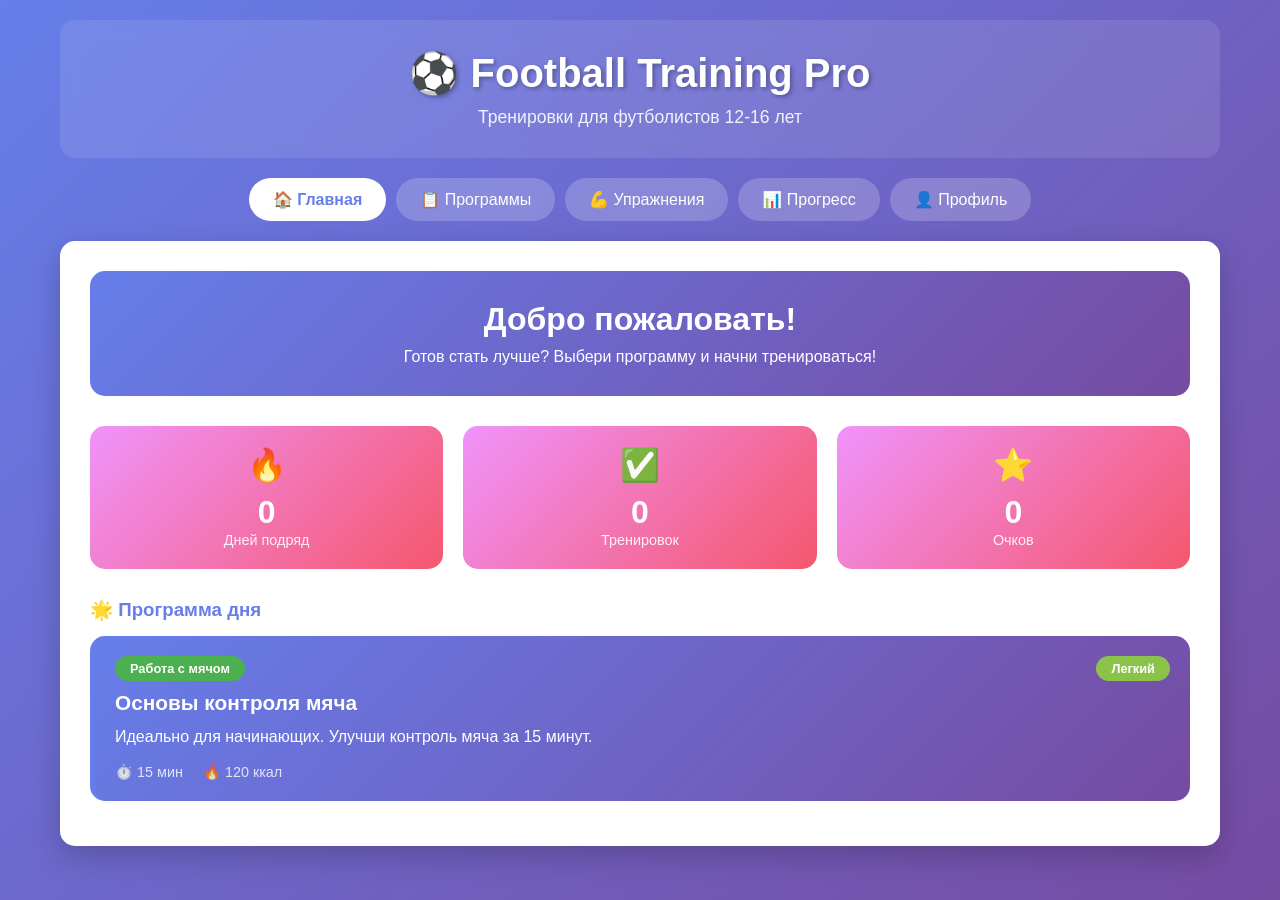
==== index.html @ b3a9b246 "### Football Training Pro - Teen Athlete Fitness App **Key features implemented:** - New .gitignore " ====
<!DOCTYPE html>
<html lang="ru">
<head>
    <meta charset="UTF-8">
    <meta name="viewport" content="width=device-width, initial-scale=1.0">
    <title>Football Training Pro - Для подростков 12-16 лет</title>
    <link rel="stylesheet" href="styles.css">
</head>
<body>
    <div class="app-container">
        <!-- Header -->
        <header class="header">
            <h1>⚽ Football Training Pro</h1>
            <p class="subtitle">Тренировки для футболистов 12-16 лет</p>
        </header>

        <!-- Navigation -->
        <nav class="navigation">
            <button class="nav-btn active" data-section="home">🏠 Главная</button>
            <button class="nav-btn" data-section="programs">📋 Программы</button>
            <button class="nav-btn" data-section="exercises">💪 Упражнения</button>
            <button class="nav-btn" data-section="progress">📊 Прогресс</button>
            <button class="nav-btn" data-section="profile">👤 Профиль</button>
        </nav>

        <!-- Main Content Area -->
        <main class="content">
            <!-- Home Section -->
            <section id="home" class="section active">
                <div class="welcome-card">
                    <h2>Добро пожаловать!</h2>
                    <p>Готов стать лучше? Выбери программу и начни тренироваться!</p>
                </div>
                
                <div class="quick-stats">
                    <div class="stat-card">
                        <span class="stat-icon">🔥</span>
                        <span class="stat-value" id="streak-days">0</span>
                        <span class="stat-label">Дней подряд</span>
                    </div>
                    <div class="stat-card">
                        <span class="stat-icon">✅</span>
                        <span class="stat-value" id="completed-workouts">0</span>
                        <span class="stat-label">Тренировок</span>
                    </div>
                    <div class="stat-card">
                        <span class="stat-icon">⭐</span>
                        <span class="stat-value" id="total-points">0</span>
                        <span class="stat-label">Очков</span>
                    </div>
                </div>

                <div class="featured-program">
                    <h3>🌟 Программа дня</h3>
                    <div class="program-card featured" data-program-id="1">
                        <div class="program-header">
                            <span class="program-type ball-work">Работа с мячом</span>
                            <span class="program-difficulty easy">Легкий</span>
                        </div>
                        <h4>Основы контроля мяча</h4>
                        <p>Идеально для начинающих. Улучши контроль мяча за 15 минут.</p>
                        <div class="program-meta">
                            <span>⏱️ 15 мин</span>
                            <span>🔥 120 ккал</span>
                        </div>
                    </div>
                </div>
            </section>

            <!-- Programs Section -->
            <section id="programs" class="section">
                <h2>📋 Программы тренировок</h2>
                
                <div class="filter-buttons">
                    <button class="filter-btn active" data-filter="all">Все</button>
                    <button class="filter-btn" data-filter="ball">С мячом</button>
                    <button class="filter-btn" data-filter="cardio">Кардио</button>
                    <button class="filter-btn" data-filter="core">Корпус</button>
                </div>

                <div class="programs-grid" id="programs-list">
                    <!-- Programs will be loaded here -->
                </div>
            </section>

            <!-- Exercises Section -->
            <section id="exercises" class="section">
                <h2>💪 Библиотека упражнений</h2>
                
                <div class="search-bar">
                    <input type="text" id="exercise-search" placeholder="🔍 Поиск упражнений...">
                </div>

                <div class="exercises-grid" id="exercises-list">
                    <!-- Exercises will be loaded here -->
                </div>
            </section>

            <!-- Progress Section -->
            <section id="progress" class="section">
                <h2>📊 Твой прогресс</h2>
                
                <div class="progress-overview">
                    <div class="progress-card">
                        <h3>Эта неделя</h3>
                        <div class="week-chart" id="week-chart">
                            <!-- Chart will be rendered here -->
                        </div>
                    </div>
                    
                    <div class="progress-card">
                        <h3>Достижения</h3>
                        <div class="achievements" id="achievements-list">
                            <!-- Achievements will be loaded here -->
                        </div>
                    </div>
                </div>

                <div class="training-history">
                    <h3>История тренировок</h3>
                    <div id="history-list">
                        <!-- History will be loaded here -->
                    </div>
                </div>
            </section>

            <!-- Profile Section -->
            <section id="profile" class="section">
                <h2>👤 Профиль атлета</h2>
                
                <div class="profile-form">
                    <div class="form-group">
                        <label for="athlete-name">Имя:</label>
                        <input type="text" id="athlete-name" placeholder="Введите ваше имя">
                    </div>
                    
                    <div class="form-group">
                        <label for="athlete-age">Возраст:</label>
                        <select id="athlete-age">
                            <option value="">Выберите возраст</option>
                            <option value="12">12 лет</option>
                            <option value="13">13 лет</option>
                            <option value="14">14 лет</option>
                            <option value="15">15 лет</option>
                            <option value="16">16 лет</option>
                        </select>
                    </div>
                    
                    <div class="form-group">
                        <label for="athlete-level">Уровень подготовки:</label>
                        <select id="athlete-level">
                            <option value="beginner">Начинающий</option>
                            <option value="intermediate">Средний</option>
                            <option value="advanced">Продвинутый</option>
                        </select>
                    </div>
                    
                    <div class="form-group">
                        <label for="athlete-position">Позиция на поле:</label>
                        <select id="athlete-position">
                            <option value="forward">Нападающий</option>
                            <option value="midfielder">Полузащитник</option>
                            <option value="defender">Защитник</option>
                            <option value="goalkeeper">Вратарь</option>
                            <option value="all">Универсал</option>
                        </select>
                    </div>
                    
                    <div class="form-group">
                        <label for="training-goal">Цель тренировок:</label>
                        <select id="training-goal">
                            <option value="skill">Улучшение техники</option>
                            <option value="fitness">Физическая форма</option>
                            <option value="strength">Сила и мощь</option>
                            <option value="speed">Скорость</option>
                            <option value="all">Всё вместе</option>
                        </select>
                    </div>
                    
                    <button class="save-btn" id="save-profile">Сохранить профиль</button>
                </div>

                <div class="profile-stats">
                    <h3>Статистика</h3>
                    <div class="stats-grid">
                        <div class="stat-item">
                            <span class="stat-label">Всего тренировок:</span>
                            <span class="stat-value" id="profile-total-workouts">0</span>
                        </div>
                        <div class="stat-item">
                            <span class="stat-label">Общее время:</span>
                            <span class="stat-value" id="profile-total-time">0 ч</span>
                        </div>
                        <div class="stat-item">
                            <span class="stat-label">Текущая серия:</span>
                            <span class="stat-value" id="profile-streak">0 дней</span>
                        </div>
                        <div class="stat-item">
                            <span class="stat-label">Лучшая серия:</span>
                            <span class="stat-value" id="profile-best-streak">0 дней</span>
                        </div>
                    </div>
                </div>
            </section>
        </main>

        <!-- Workout Modal -->
        <div class="modal" id="workout-modal">
            <div class="modal-content">
                <button class="close-modal" id="close-workout">&times;</button>
                <div id="workout-details">
                    <!-- Workout details will be loaded here -->
                </div>
            </div>
        </div>

        <!-- Exercise Detail Modal -->
        <div class="modal" id="exercise-modal">
            <div class="modal-content">
                <button class="close-modal" id="close-exercise">&times;</button>
                <div id="exercise-details">
                    <!-- Exercise details will be loaded here -->
                </div>
            </div>
        </div>
    </div>

    <script src="data.js"></script>
    <script src="app.js"></script>
</body>
</html>
---- styles.css ----
/* Global Styles */
* {
    margin: 0;
    padding: 0;
    box-sizing: border-box;
}

body {
    font-family: 'Segoe UI', Tahoma, Geneva, Verdana, sans-serif;
    background: linear-gradient(135deg, #667eea 0%, #764ba2 100%);
    min-height: 100vh;
    color: #333;
}

.app-container {
    max-width: 1200px;
    margin: 0 auto;
    padding: 20px;
}

/* Header */
.header {
    text-align: center;
    color: white;
    padding: 30px 20px;
    background: rgba(255, 255, 255, 0.1);
    border-radius: 15px;
    margin-bottom: 20px;
    backdrop-filter: blur(10px);
}

.header h1 {
    font-size: 2.5rem;
    margin-bottom: 10px;
    text-shadow: 2px 2px 4px rgba(0, 0, 0, 0.3);
}

.subtitle {
    font-size: 1.1rem;
    opacity: 0.9;
}

/* Navigation */
.navigation {
    display: flex;
    gap: 10px;
    margin-bottom: 20px;
    flex-wrap: wrap;
    justify-content: center;
}

.nav-btn {
    padding: 12px 24px;
    border: none;
    border-radius: 25px;
    background: rgba(255, 255, 255, 0.2);
    color: white;
    cursor: pointer;
    transition: all 0.3s ease;
    font-size: 1rem;
    backdrop-filter: blur(5px);
}

.nav-btn:hover {
    background: rgba(255, 255, 255, 0.3);
    transform: translateY(-2px);
}

.nav-btn.active {
    background: white;
    color: #667eea;
    font-weight: bold;
}

/* Content Sections */
.content {
    background: white;
    border-radius: 15px;
    padding: 30px;
    min-height: 500px;
    box-shadow: 0 10px 30px rgba(0, 0, 0, 0.2);
}

.section {
    display: none;
}

.section.active {
    display: block;
    animation: fadeIn 0.3s ease;
}

@keyframes fadeIn {
    from {
        opacity: 0;
        transform: translateY(10px);
    }
    to {
        opacity: 1;
        transform: translateY(0);
    }
}

/* Welcome Card */
.welcome-card {
    background: linear-gradient(135deg, #667eea 0%, #764ba2 100%);
    color: white;
    padding: 30px;
    border-radius: 15px;
    text-align: center;
    margin-bottom: 30px;
}

.welcome-card h2 {
    font-size: 2rem;
    margin-bottom: 10px;
}

/* Quick Stats */
.quick-stats {
    display: grid;
    grid-template-columns: repeat(auto-fit, minmax(150px, 1fr));
    gap: 20px;
    margin-bottom: 30px;
}

.stat-card {
    background: linear-gradient(135deg, #f093fb 0%, #f5576c 100%);
    color: white;
    padding: 20px;
    border-radius: 15px;
    text-align: center;
    transition: transform 0.3s ease;
}

.stat-card:hover {
    transform: translateY(-5px);
}

.stat-icon {
    font-size: 2rem;
    display: block;
    margin-bottom: 10px;
}

.stat-value {
    font-size: 2rem;
    font-weight: bold;
    display: block;
}

.stat-label {
    font-size: 0.9rem;
    opacity: 0.9;
}

/* Featured Program */
.featured-program {
    margin-top: 30px;
}

.featured-program h3 {
    margin-bottom: 15px;
    color: #667eea;
}

.program-card {
    background: #f8f9fa;
    border-radius: 15px;
    padding: 20px;
    margin-bottom: 15px;
    cursor: pointer;
    transition: all 0.3s ease;
    border-left: 5px solid #667eea;
}

.program-card:hover {
    transform: translateX(5px);
    box-shadow: 0 5px 15px rgba(0, 0, 0, 0.1);
}

.program-card.featured {
    background: linear-gradient(135deg, #667eea 0%, #764ba2 100%);
    color: white;
}

.program-header {
    display: flex;
    justify-content: space-between;
    margin-bottom: 10px;
}

.program-type {
    padding: 5px 15px;
    border-radius: 20px;
    font-size: 0.8rem;
    font-weight: bold;
}

.program-type.ball-work {
    background: #4CAF50;
    color: white;
}

.program-type.cardio {
    background: #FF5722;
    color: white;
}

.program-type.core {
    background: #2196F3;
    color: white;
}

.program-difficulty {
    padding: 5px 15px;
    border-radius: 20px;
    font-size: 0.8rem;
    font-weight: bold;
}

.program-difficulty.easy {
    background: #8BC34A;
    color: white;
}

.program-difficulty.medium {
    background: #FFC107;
    color: white;
}

.program-difficulty.hard {
    background: #F44336;
    color: white;
}

.program-card h4 {
    font-size: 1.3rem;
    margin-bottom: 10px;
}

.program-card p {
    margin-bottom: 15px;
    line-height: 1.5;
}

.program-meta {
    display: flex;
    gap: 20px;
    font-size: 0.9rem;
    opacity: 0.8;
}

/* Programs Grid */
.programs-grid {
    display: grid;
    grid-template-columns: repeat(auto-fill, minmax(300px, 1fr));
    gap: 20px;
    margin-top: 20px;
}

.filter-buttons {
    display: flex;
    gap: 10px;
    margin-bottom: 20px;
    flex-wrap: wrap;
}

.filter-btn {
    padding: 8px 20px;
    border: 2px solid #667eea;
    border-radius: 20px;
    background: transparent;
    color: #667eea;
    cursor: pointer;
    transition: all 0.3s ease;
}

.filter-btn:hover {
    background: #667eea;
    color: white;
}

.filter-btn.active {
    background: #667eea;
    color: white;
}

/* Exercises Grid */
.search-bar {
    margin-bottom: 20px;
}

.search-bar input {
    width: 100%;
    padding: 15px;
    border: 2px solid #ddd;
    border-radius: 10px;
    font-size: 1rem;
    transition: border-color 0.3s ease;
}

.search-bar input:focus {
    outline: none;
    border-color: #667eea;
}

.exercises-grid {
    display: grid;
    grid-template-columns: repeat(auto-fill, minmax(250px, 1fr));
    gap: 20px;
}

.exercise-card {
    background: #f8f9fa;
    border-radius: 15px;
    padding: 20px;
    cursor: pointer;
    transition: all 0.3s ease;
    text-align: center;
}

.exercise-card:hover {
    transform: translateY(-5px);
    box-shadow: 0 10px 20px rgba(0, 0, 0, 0.1);
}

.exercise-icon {
    font-size: 3rem;
    margin-bottom: 15px;
}

.exercise-card h4 {
    margin-bottom: 10px;
    color: #333;
}

.exercise-card p {
    font-size: 0.9rem;
    color: #666;
    margin-bottom: 10px;
}

.exercise-meta {
    display: flex;
    justify-content: center;
    gap: 15px;
    font-size: 0.8rem;
    color: #888;
}

/* Progress Section */
.progress-overview {
    display: grid;
    grid-template-columns: repeat(auto-fit, minmax(300px, 1fr));
    gap: 20px;
    margin-bottom: 30px;
}

.progress-card {
    background: #f8f9fa;
    border-radius: 15px;
    padding: 20px;
}

.progress-card h3 {
    margin-bottom: 15px;
    color: #667eea;
}

.week-chart {
    display: flex;
    justify-content: space-around;
    align-items: flex-end;
    height: 200px;
    padding: 20px 0;
}

.chart-bar {
    display: flex;
    flex-direction: column;
    align-items: center;
    gap: 5px;
}

.bar {
    width: 40px;
    background: linear-gradient(to top, #667eea, #764ba2);
    border-radius: 5px 5px 0 0;
    transition: height 0.3s ease;
}

.bar-label {
    font-size: 0.8rem;
    color: #666;
}

/* Achievements */
.achievements {
    display: grid;
    grid-template-columns: repeat(auto-fill, minmax(120px, 1fr));
    gap: 15px;
}

.achievement-badge {
    background: white;
    border-radius: 10px;
    padding: 15px;
    text-align: center;
    box-shadow: 0 2px 10px rgba(0, 0, 0, 0.1);
}

.achievement-icon {
    font-size: 2rem;
    margin-bottom: 5px;
}

.achievement-name {
    font-size: 0.8rem;
    color: #666;
}

.achievement-badge.locked {
    opacity: 0.5;
    filter: grayscale(100%);
}

/* Training History */
.training-history {
    margin-top: 30px;
}

.training-history h3 {
    margin-bottom: 15px;
    color: #667eea;
}

#history-list {
    display: flex;
    flex-direction: column;
    gap: 10px;
}

.history-item {
    background: #f8f9fa;
    padding: 15px;
    border-radius: 10px;
    display: flex;
    justify-content: space-between;
    align-items: center;
}

.history-date {
    font-weight: bold;
    color: #667eea;
}

.history-workout {
    color: #333;
}

.history-points {
    background: #667eea;
    color: white;
    padding: 5px 15px;
    border-radius: 20px;
    font-size: 0.9rem;
}

/* Profile Section */
.profile-form {
    background: #f8f9fa;
    padding: 30px;
    border-radius: 15px;
    margin-bottom: 30px;
}

.form-group {
    margin-bottom: 20px;
}

.form-group label {
    display: block;
    margin-bottom: 8px;
    font-weight: bold;
    color: #333;
}

.form-group input,
.form-group select {
    width: 100%;
    padding: 12px;
    border: 2px solid #ddd;
    border-radius: 10px;
    font-size: 1rem;
    transition: border-color 0.3s ease;
}

.form-group input:focus,
.form-group select:focus {
    outline: none;
    border-color: #667eea;
}

.save-btn {
    background: linear-gradient(135deg, #667eea 0%, #764ba2 100%);
    color: white;
    padding: 15px 40px;
    border: none;
    border-radius: 25px;
    font-size: 1.1rem;
    cursor: pointer;
    transition: all 0.3s ease;
    width: 100%;
}

.save-btn:hover {
    transform: translateY(-2px);
    box-shadow: 0 5px 15px rgba(0, 0, 0, 0.2);
}

.profile-stats {
    background: #f8f9fa;
    padding: 30px;
    border-radius: 15px;
}

.profile-stats h3 {
    margin-bottom: 20px;
    color: #667eea;
}

.stats-grid {
    display: grid;
    grid-template-columns: repeat(auto-fit, minmax(200px, 1fr));
    gap: 20px;
}

.stat-item {
    background: white;
    padding: 20px;
    border-radius: 10px;
    text-align: center;
    box-shadow: 0 2px 10px rgba(0, 0, 0, 0.1);
}

.stat-item .stat-label {
    display: block;
    margin-bottom: 10px;
    color: #666;
    font-size: 0.9rem;
}

.stat-item .stat-value {
    display: block;
    font-size: 1.5rem;
    font-weight: bold;
    color: #667eea;
}

/* Modal */
.modal {
    display: none;
    position: fixed;
    z-index: 1000;
    left: 0;
    top: 0;
    width: 100%;
    height: 100%;
    background: rgba(0, 0, 0, 0.7);
    backdrop-filter: blur(5px);
}

.modal.active {
    display: flex;
    justify-content: center;
    align-items: center;
    animation: modalFadeIn 0.3s ease;
}

@keyframes modalFadeIn {
    from {
        opacity: 0;
    }
    to {
        opacity: 1;
    }
}

.modal-content {
    background: white;
    border-radius: 15px;
    padding: 30px;
    max-width: 600px;
    width: 90%;
    max-height: 80vh;
    overflow-y: auto;
    position: relative;
    animation: slideDown 0.3s ease;
}

@keyframes slideDown {
    from {
        transform: translateY(-50px);
        opacity: 0;
    }
    to {
        transform: translateY(0);
        opacity: 1;
    }
}

.close-modal {
    position: absolute;
    top: 15px;
    right: 15px;
    background: none;
    border: none;
    font-size: 2rem;
    cursor: pointer;
    color: #666;
    transition: color 0.3s ease;
}

.close-modal:hover {
    color: #F44336;
}

/* Workout Details */
.workout-header {
    text-align: center;
    margin-bottom: 30px;
}

.workout-title {
    font-size: 1.8rem;
    color: #667eea;
    margin-bottom: 10px;
}

.workout-info {
    display: flex;
    justify-content: center;
    gap: 20px;
    margin-bottom: 20px;
    flex-wrap: wrap;
}

.workout-info span {
    background: #f0f0f0;
    padding: 8px 15px;
    border-radius: 20px;
    font-size: 0.9rem;
}

.exercise-list {
    margin-bottom: 30px;
}

.exercise-item {
    background: #f8f9fa;
    padding: 20px;
    border-radius: 10px;
    margin-bottom: 15px;
    border-left: 4px solid #667eea;
}

.exercise-item h4 {
    color: #333;
    margin-bottom: 10px;
}

.exercise-item p {
    color: #666;
    margin-bottom: 10px;
}

.exercise-details-meta {
    display: flex;
    gap: 15px;
    font-size: 0.9rem;
    color: #888;
}

.start-workout-btn {
    background: linear-gradient(135deg, #667eea 0%, #764ba2 100%);
    color: white;
    padding: 15px 40px;
    border: none;
    border-radius: 25px;
    font-size: 1.1rem;
    cursor: pointer;
    transition: all 0.3s ease;
    width: 100%;
    margin-top: 20px;
}

.start-workout-btn:hover {
    transform: translateY(-2px);
    box-shadow: 0 5px 15px rgba(0, 0, 0, 0.2);
}

/* Active Workout Mode */
.workout-mode {
    text-align: center;
}

.workout-timer {
    font-size: 4rem;
    font-weight: bold;
    color: #667eea;
    margin: 30px 0;
}

.workout-controls {
    display: flex;
    gap: 20px;
    justify-content: center;
    margin-top: 30px;
}

.control-btn {
    padding: 15px 30px;
    border: none;
    border-radius: 25px;
    font-size: 1.1rem;
    cursor: pointer;
    transition: all 0.3s ease;
}

.control-btn.primary {
    background: linear-gradient(135deg, #667eea 0%, #764ba2 100%);
    color: white;
}

.control-btn.secondary {
    background: #f0f0f0;
    color: #333;
}

.control-btn:hover {
    transform: translateY(-2px);
    box-shadow: 0 5px 15px rgba(0, 0, 0, 0.2);
}

.current-exercise {
    background: #f8f9fa;
    padding: 30px;
    border-radius: 15px;
    margin-bottom: 20px;
}

.current-exercise h3 {
    color: #667eea;
    margin-bottom: 15px;
}

/* Responsive Design */
@media (max-width: 768px) {
    .header h1 {
        font-size: 1.8rem;
    }

    .navigation {
        gap: 5px;
    }

    .nav-btn {
        padding: 10px 15px;
        font-size: 0.9rem;
    }

    .content {
        padding: 20px;
    }

    .programs-grid,
    .exercises-grid {
        grid-template-columns: 1fr;
    }

    .quick-stats {
        grid-template-columns: 1fr;
    }

    .progress-overview {
        grid-template-columns: 1fr;
    }

    .stats-grid {
        grid-template-columns: 1fr;
    }

    .week-chart {
        height: 150px;
    }

    .bar {
        width: 30px;
    }
}

/* Success Message */
.success-message {
    background: #4CAF50;
    color: white;
    padding: 15px;
    border-radius: 10px;
    text-align: center;
    margin-bottom: 20px;
    animation: slideDown 0.3s ease;
}

/* Loading State */
.loading {
    text-align: center;
    padding: 50px;
    color: #667eea;
    font-size: 1.2rem;
}

/* Empty State */
.empty-state {
    text-align: center;
    padding: 50px;
    color: #888;
}

.empty-state-icon {
    font-size: 4rem;
    margin-bottom: 20px;
}
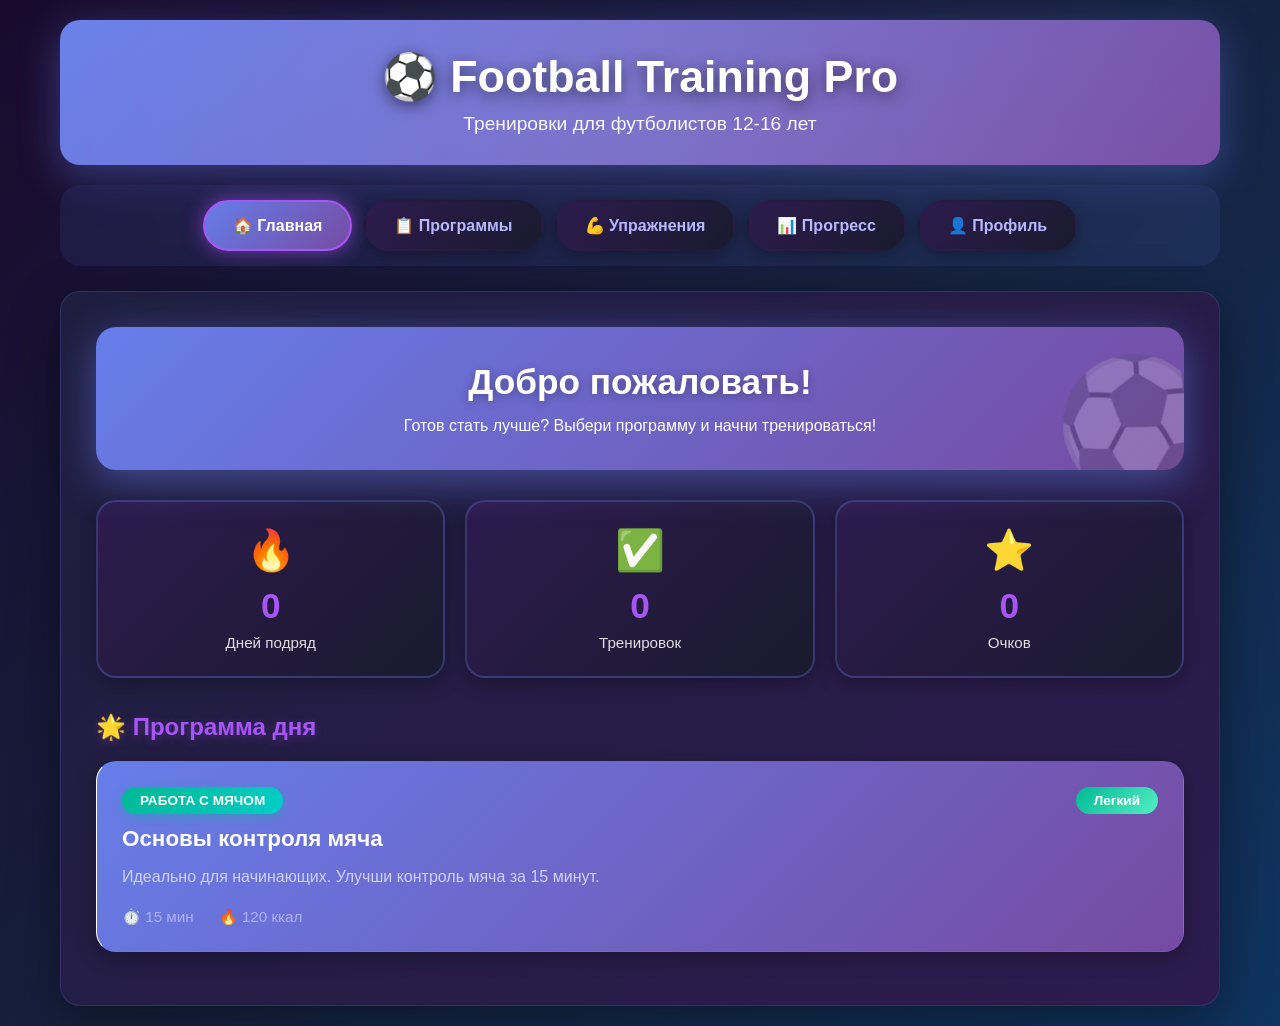
==== commit 6c56616f: "update branch" ====
--- a/index.html
+++ b/index.html
@@ -76,6 +76,7 @@
                     <button class="filter-btn" data-filter="ball">С мячом</button>
                     <button class="filter-btn" data-filter="cardio">Кардио</button>
                     <button class="filter-btn" data-filter="core">Корпус</button>
+                    <button class="filter-btn" data-filter="skills">Финты</button>
                 </div>
 
                 <div class="programs-grid" id="programs-list">
--- a/styles.css
+++ b/styles.css
@@ -1,4 +1,4 @@
-/* Global Styles */
+/* Global Styles - Dark Purple Theme */
 * {
     margin: 0;
     padding: 0;
@@ -7,9 +7,9 @@
 
 body {
     font-family: 'Segoe UI', Tahoma, Geneva, Verdana, sans-serif;
-    background: linear-gradient(135deg, #667eea 0%, #764ba2 100%);
+    background: linear-gradient(135deg, #1a0a2e 0%, #16213e 50%, #0f3460 100%);
     min-height: 100vh;
-    color: #333;
+    color: #e0e0e0;
 }
 
 .app-container {
@@ -21,64 +21,95 @@
 /* Header */
 .header {
     text-align: center;
-    color: white;
+    color: #fff;
     padding: 30px 20px;
-    background: rgba(255, 255, 255, 0.1);
-    border-radius: 15px;
+    background: linear-gradient(135deg, #667eea 0%, #764ba2 100%);
+    border-radius: 20px;
     margin-bottom: 20px;
-    backdrop-filter: blur(10px);
+    box-shadow: 0 10px 40px rgba(102, 126, 234, 0.4);
+    position: relative;
+    overflow: hidden;
+}
+
+.header::before {
+    content: '';
+    position: absolute;
+    top: -50%;
+    left: -50%;
+    width: 200%;
+    height: 200%;
+    background: radial-gradient(circle, rgba(255,255,255,0.1) 0%, transparent 70%);
+    animation: pulse 4s ease-in-out infinite;
+}
+
+@keyframes pulse {
+    0%, 100% { transform: scale(1); opacity: 0.5; }
+    50% { transform: scale(1.1); opacity: 0.8; }
 }
 
 .header h1 {
-    font-size: 2.5rem;
+    font-size: 2.8rem;
     margin-bottom: 10px;
-    text-shadow: 2px 2px 4px rgba(0, 0, 0, 0.3);
+    text-shadow: 0 4px 15px rgba(0, 0, 0, 0.5);
+    position: relative;
+    z-index: 1;
 }
 
 .subtitle {
-    font-size: 1.1rem;
-    opacity: 0.9;
+    font-size: 1.2rem;
+    opacity: 0.95;
+    position: relative;
+    z-index: 1;
 }
 
 /* Navigation */
 .navigation {
     display: flex;
-    gap: 10px;
-    margin-bottom: 20px;
+    gap: 12px;
+    margin-bottom: 25px;
     flex-wrap: wrap;
     justify-content: center;
+    background: rgba(102, 126, 234, 0.1);
+    padding: 15px;
+    border-radius: 20px;
+    backdrop-filter: blur(10px);
 }
 
 .nav-btn {
-    padding: 12px 24px;
-    border: none;
-    border-radius: 25px;
-    background: rgba(255, 255, 255, 0.2);
-    color: white;
+    padding: 14px 28px;
+    border: 2px solid transparent;
+    border-radius: 30px;
+    background: linear-gradient(135deg, #2d1b4e 0%, #1a1a2e 100%);
+    color: #b8b8ff;
     cursor: pointer;
     transition: all 0.3s ease;
     font-size: 1rem;
-    backdrop-filter: blur(5px);
+    font-weight: 600;
+    box-shadow: 0 4px 15px rgba(0, 0, 0, 0.3);
 }
 
 .nav-btn:hover {
-    background: rgba(255, 255, 255, 0.3);
-    transform: translateY(-2px);
+    background: linear-gradient(135deg, #667eea 0%, #764ba2 100%);
+    color: white;
+    transform: translateY(-3px);
+    box-shadow: 0 8px 25px rgba(102, 126, 234, 0.5);
 }
 
 .nav-btn.active {
-    background: white;
-    color: #667eea;
-    font-weight: bold;
+    background: linear-gradient(135deg, #667eea 0%, #764ba2 100%);
+    color: white;
+    border-color: #a855f7;
+    box-shadow: 0 0 20px rgba(168, 85, 247, 0.6);
 }
 
 /* Content Sections */
 .content {
-    background: white;
-    border-radius: 15px;
-    padding: 30px;
-    min-height: 500px;
-    box-shadow: 0 10px 30px rgba(0, 0, 0, 0.2);
+    background: linear-gradient(135deg, #1e1e3f 0%, #2d1b4e 100%);
+    border-radius: 20px;
+    padding: 35px;
+    min-height: 550px;
+    box-shadow: 0 15px 50px rgba(0, 0, 0, 0.4);
+    border: 1px solid rgba(102, 126, 234, 0.2);
 }
 
 .section {
@@ -87,13 +118,13 @@
 
 .section.active {
     display: block;
-    animation: fadeIn 0.3s ease;
+    animation: fadeIn 0.4s ease;
 }
 
 @keyframes fadeIn {
     from {
         opacity: 0;
-        transform: translateY(10px);
+        transform: translateY(15px);
     }
     to {
         opacity: 1;
@@ -105,457 +136,562 @@
 .welcome-card {
     background: linear-gradient(135deg, #667eea 0%, #764ba2 100%);
     color: white;
-    padding: 30px;
-    border-radius: 15px;
+    padding: 35px;
+    border-radius: 20px;
     text-align: center;
     margin-bottom: 30px;
+    box-shadow: 0 10px 40px rgba(102, 126, 234, 0.5);
+    position: relative;
+    overflow: hidden;
+}
+
+.welcome-card::after {
+    content: '⚽';
+    position: absolute;
+    right: -30px;
+    bottom: -30px;
+    font-size: 8rem;
+    opacity: 0.2;
+    transform: rotate(-20deg);
 }
 
 .welcome-card h2 {
-    font-size: 2rem;
-    margin-bottom: 10px;
+    font-size: 2.2rem;
+    margin-bottom: 15px;
+    text-shadow: 0 2px 10px rgba(0,0,0,0.3);
 }
 
 /* Quick Stats */
 .quick-stats {
     display: grid;
-    grid-template-columns: repeat(auto-fit, minmax(150px, 1fr));
+    grid-template-columns: repeat(auto-fit, minmax(160px, 1fr));
     gap: 20px;
     margin-bottom: 30px;
 }
 
 .stat-card {
-    background: linear-gradient(135deg, #f093fb 0%, #f5576c 100%);
-    color: white;
-    padding: 20px;
-    border-radius: 15px;
+    background: linear-gradient(135deg, #2d1b4e 0%, #1a1a2e 100%);
+    color: white;
+    padding: 25px;
+    border-radius: 20px;
     text-align: center;
-    transition: transform 0.3s ease;
+    transition: all 0.3s ease;
+    border: 2px solid rgba(102, 126, 234, 0.3);
+    box-shadow: 0 5px 20px rgba(0, 0, 0, 0.3);
 }
 
 .stat-card:hover {
-    transform: translateY(-5px);
+    transform: translateY(-8px);
+    border-color: #667eea;
+    box-shadow: 0 15px 40px rgba(102, 126, 234, 0.4);
 }
 
 .stat-icon {
-    font-size: 2rem;
+    font-size: 2.5rem;
     display: block;
-    margin-bottom: 10px;
+    margin-bottom: 12px;
 }
 
 .stat-value {
-    font-size: 2rem;
+    font-size: 2.2rem;
     font-weight: bold;
     display: block;
+    color: #a855f7;
 }
 
 .stat-label {
-    font-size: 0.9rem;
-    opacity: 0.9;
+    font-size: 0.95rem;
+    opacity: 0.85;
+    margin-top: 8px;
+    display: block;
 }
 
 /* Featured Program */
 .featured-program {
-    margin-top: 30px;
+    margin-top: 35px;
 }
 
 .featured-program h3 {
-    margin-bottom: 15px;
-    color: #667eea;
+    margin-bottom: 20px;
+    color: #a855f7;
+    font-size: 1.5rem;
+    text-shadow: 0 2px 10px rgba(168, 85, 247, 0.3);
 }
 
 .program-card {
-    background: #f8f9fa;
-    border-radius: 15px;
-    padding: 20px;
-    margin-bottom: 15px;
+    background: linear-gradient(135deg, #252547 0%, #1e1e3f 100%);
+    border-radius: 20px;
+    padding: 25px;
+    margin-bottom: 18px;
     cursor: pointer;
     transition: all 0.3s ease;
     border-left: 5px solid #667eea;
+    box-shadow: 0 5px 20px rgba(0, 0, 0, 0.3);
+    border: 1px solid rgba(102, 126, 234, 0.1);
 }
 
 .program-card:hover {
-    transform: translateX(5px);
-    box-shadow: 0 5px 15px rgba(0, 0, 0, 0.1);
+    transform: translateX(10px);
+    box-shadow: 0 10px 30px rgba(102, 126, 234, 0.3);
+    border-left-color: #a855f7;
 }
 
 .program-card.featured {
     background: linear-gradient(135deg, #667eea 0%, #764ba2 100%);
     color: white;
+    border-left-color: #fff;
 }
 
 .program-header {
     display: flex;
     justify-content: space-between;
-    margin-bottom: 10px;
+    margin-bottom: 12px;
+    flex-wrap: wrap;
+    gap: 10px;
 }
 
 .program-type {
-    padding: 5px 15px;
-    border-radius: 20px;
-    font-size: 0.8rem;
+    padding: 6px 18px;
+    border-radius: 25px;
+    font-size: 0.85rem;
     font-weight: bold;
+    text-transform: uppercase;
 }
 
 .program-type.ball-work {
-    background: #4CAF50;
-    color: white;
+    background: linear-gradient(135deg, #00b894 0%, #00cec9 100%);
+    color: white;
+    box-shadow: 0 3px 10px rgba(0, 184, 148, 0.4);
 }
 
 .program-type.cardio {
-    background: #FF5722;
-    color: white;
+    background: linear-gradient(135deg, #e17055 0%, #d63031 100%);
+    color: white;
+    box-shadow: 0 3px 10px rgba(225, 112, 85, 0.4);
 }
 
 .program-type.core {
-    background: #2196F3;
-    color: white;
+    background: linear-gradient(135deg, #0984e3 0%, #74b9ff 100%);
+    color: white;
+    box-shadow: 0 3px 10px rgba(9, 132, 227, 0.4);
+}
+
+.program-type.skills {
+    background: linear-gradient(135deg, #fd79a8 0%, #e84393 100%);
+    color: white;
+    box-shadow: 0 3px 10px rgba(253, 121, 168, 0.4);
 }
 
 .program-difficulty {
-    padding: 5px 15px;
-    border-radius: 20px;
-    font-size: 0.8rem;
+    padding: 6px 18px;
+    border-radius: 25px;
+    font-size: 0.85rem;
     font-weight: bold;
 }
 
 .program-difficulty.easy {
-    background: #8BC34A;
+    background: linear-gradient(135deg, #00b894 0%, #55efc4 100%);
     color: white;
 }
 
 .program-difficulty.medium {
-    background: #FFC107;
+    background: linear-gradient(135deg, #fdcb6e 0%, #f39c12 100%);
     color: white;
 }
 
 .program-difficulty.hard {
-    background: #F44336;
+    background: linear-gradient(135deg, #e74c3c 0%, #c0392b 100%);
+    color: white;
+}
+
+.program-difficulty.expert {
+    background: linear-gradient(135deg, #6c5ce7 0%, #a29bfe 100%);
     color: white;
 }
 
 .program-card h4 {
-    font-size: 1.3rem;
-    margin-bottom: 10px;
+    font-size: 1.4rem;
+    margin-bottom: 12px;
+    color: #fff;
 }
 
 .program-card p {
-    margin-bottom: 15px;
-    line-height: 1.5;
+    margin-bottom: 18px;
+    line-height: 1.6;
+    color: #d0d0ff;
 }
 
 .program-meta {
     display: flex;
-    gap: 20px;
-    font-size: 0.9rem;
-    opacity: 0.8;
+    gap: 25px;
+    font-size: 0.95rem;
+    opacity: 0.9;
+    color: #b8b8ff;
 }
 
 /* Programs Grid */
 .programs-grid {
     display: grid;
-    grid-template-columns: repeat(auto-fill, minmax(300px, 1fr));
-    gap: 20px;
-    margin-top: 20px;
+    grid-template-columns: repeat(auto-fill, minmax(320px, 1fr));
+    gap: 25px;
+    margin-top: 25px;
 }
 
 .filter-buttons {
     display: flex;
-    gap: 10px;
-    margin-bottom: 20px;
+    gap: 12px;
+    margin-bottom: 25px;
     flex-wrap: wrap;
 }
 
 .filter-btn {
-    padding: 8px 20px;
+    padding: 10px 25px;
     border: 2px solid #667eea;
-    border-radius: 20px;
+    border-radius: 25px;
     background: transparent;
-    color: #667eea;
+    color: #a855f7;
     cursor: pointer;
     transition: all 0.3s ease;
+    font-weight: 600;
 }
 
 .filter-btn:hover {
-    background: #667eea;
-    color: white;
+    background: linear-gradient(135deg, #667eea 0%, #764ba2 100%);
+    color: white;
+    border-color: transparent;
+    transform: translateY(-2px);
 }
 
 .filter-btn.active {
-    background: #667eea;
-    color: white;
+    background: linear-gradient(135deg, #667eea 0%, #764ba2 100%);
+    color: white;
+    border-color: transparent;
+    box-shadow: 0 5px 20px rgba(102, 126, 234, 0.5);
 }
 
 /* Exercises Grid */
 .search-bar {
-    margin-bottom: 20px;
+    margin-bottom: 25px;
 }
 
 .search-bar input {
     width: 100%;
-    padding: 15px;
-    border: 2px solid #ddd;
-    border-radius: 10px;
+    padding: 18px;
+    border: 2px solid rgba(102, 126, 234, 0.3);
+    border-radius: 15px;
     font-size: 1rem;
-    transition: border-color 0.3s ease;
+    transition: all 0.3s ease;
+    background: linear-gradient(135deg, #252547 0%, #1e1e3f 100%);
+    color: #e0e0e0;
 }
 
 .search-bar input:focus {
     outline: none;
     border-color: #667eea;
+    box-shadow: 0 0 20px rgba(102, 126, 234, 0.4);
+    background: linear-gradient(135deg, #2d1b4e 0%, #1a1a2e 100%);
 }
 
 .exercises-grid {
     display: grid;
-    grid-template-columns: repeat(auto-fill, minmax(250px, 1fr));
-    gap: 20px;
+    grid-template-columns: repeat(auto-fill, minmax(270px, 1fr));
+    gap: 25px;
 }
 
 .exercise-card {
-    background: #f8f9fa;
-    border-radius: 15px;
-    padding: 20px;
+    background: linear-gradient(135deg, #252547 0%, #1e1e3f 100%);
+    border-radius: 20px;
+    padding: 25px;
     cursor: pointer;
     transition: all 0.3s ease;
     text-align: center;
+    border: 1px solid rgba(102, 126, 234, 0.1);
+    box-shadow: 0 5px 20px rgba(0, 0, 0, 0.3);
 }
 
 .exercise-card:hover {
-    transform: translateY(-5px);
-    box-shadow: 0 10px 20px rgba(0, 0, 0, 0.1);
+    transform: translateY(-8px);
+    box-shadow: 0 15px 40px rgba(102, 126, 234, 0.4);
+    border-color: #667eea;
 }
 
 .exercise-icon {
-    font-size: 3rem;
-    margin-bottom: 15px;
+    font-size: 3.5rem;
+    margin-bottom: 18px;
+    filter: drop-shadow(0 4px 10px rgba(102, 126, 234, 0.5));
 }
 
 .exercise-card h4 {
-    margin-bottom: 10px;
-    color: #333;
+    margin-bottom: 12px;
+    color: #fff;
+    font-size: 1.2rem;
 }
 
 .exercise-card p {
-    font-size: 0.9rem;
-    color: #666;
-    margin-bottom: 10px;
+    font-size: 0.95rem;
+    color: #b8b8ff;
+    margin-bottom: 12px;
+    line-height: 1.5;
 }
 
 .exercise-meta {
     display: flex;
     justify-content: center;
     gap: 15px;
-    font-size: 0.8rem;
-    color: #888;
+    font-size: 0.85rem;
+    color: #a855f7;
+    font-weight: 600;
 }
 
 /* Progress Section */
 .progress-overview {
     display: grid;
     grid-template-columns: repeat(auto-fit, minmax(300px, 1fr));
-    gap: 20px;
-    margin-bottom: 30px;
+    gap: 25px;
+    margin-bottom: 35px;
 }
 
 .progress-card {
-    background: #f8f9fa;
-    border-radius: 15px;
-    padding: 20px;
+    background: linear-gradient(135deg, #252547 0%, #1e1e3f 100%);
+    border-radius: 20px;
+    padding: 25px;
+    border: 1px solid rgba(102, 126, 234, 0.2);
+    box-shadow: 0 5px 20px rgba(0, 0, 0, 0.3);
 }
 
 .progress-card h3 {
-    margin-bottom: 15px;
-    color: #667eea;
+    margin-bottom: 20px;
+    color: #a855f7;
+    font-size: 1.3rem;
 }
 
 .week-chart {
     display: flex;
     justify-content: space-around;
     align-items: flex-end;
-    height: 200px;
-    padding: 20px 0;
+    height: 220px;
+    padding: 25px 0;
 }
 
 .chart-bar {
     display: flex;
     flex-direction: column;
     align-items: center;
-    gap: 5px;
+    gap: 8px;
 }
 
 .bar {
-    width: 40px;
-    background: linear-gradient(to top, #667eea, #764ba2);
-    border-radius: 5px 5px 0 0;
+    width: 45px;
+    background: linear-gradient(to top, #667eea, #a855f7);
+    border-radius: 8px 8px 0 0;
     transition: height 0.3s ease;
+    box-shadow: 0 4px 15px rgba(102, 126, 234, 0.5);
 }
 
 .bar-label {
-    font-size: 0.8rem;
-    color: #666;
+    font-size: 0.9rem;
+    color: #b8b8ff;
+    font-weight: 600;
 }
 
 /* Achievements */
 .achievements {
     display: grid;
-    grid-template-columns: repeat(auto-fill, minmax(120px, 1fr));
-    gap: 15px;
+    grid-template-columns: repeat(auto-fill, minmax(130px, 1fr));
+    gap: 18px;
 }
 
 .achievement-badge {
-    background: white;
-    border-radius: 10px;
-    padding: 15px;
+    background: linear-gradient(135deg, #2d1b4e 0%, #1a1a2e 100%);
+    border-radius: 15px;
+    padding: 18px;
     text-align: center;
-    box-shadow: 0 2px 10px rgba(0, 0, 0, 0.1);
+    box-shadow: 0 5px 20px rgba(0, 0, 0, 0.3);
+    border: 2px solid rgba(102, 126, 234, 0.2);
+    transition: all 0.3s ease;
+}
+
+.achievement-badge:hover:not(.locked) {
+    transform: translateY(-5px);
+    border-color: #a855f7;
+    box-shadow: 0 10px 30px rgba(168, 85, 247, 0.4);
 }
 
 .achievement-icon {
-    font-size: 2rem;
-    margin-bottom: 5px;
+    font-size: 2.5rem;
+    margin-bottom: 8px;
 }
 
 .achievement-name {
-    font-size: 0.8rem;
-    color: #666;
+    font-size: 0.85rem;
+    color: #b8b8ff;
+    font-weight: 600;
 }
 
 .achievement-badge.locked {
-    opacity: 0.5;
+    opacity: 0.4;
     filter: grayscale(100%);
 }
 
 /* Training History */
 .training-history {
-    margin-top: 30px;
+    margin-top: 35px;
 }
 
 .training-history h3 {
-    margin-bottom: 15px;
-    color: #667eea;
+    margin-bottom: 20px;
+    color: #a855f7;
+    font-size: 1.3rem;
 }
 
 #history-list {
     display: flex;
     flex-direction: column;
-    gap: 10px;
+    gap: 12px;
 }
 
 .history-item {
-    background: #f8f9fa;
-    padding: 15px;
-    border-radius: 10px;
+    background: linear-gradient(135deg, #252547 0%, #1e1e3f 100%);
+    padding: 18px;
+    border-radius: 15px;
     display: flex;
     justify-content: space-between;
     align-items: center;
+    border: 1px solid rgba(102, 126, 234, 0.1);
+    transition: all 0.3s ease;
+}
+
+.history-item:hover {
+    border-color: #667eea;
+    transform: translateX(5px);
 }
 
 .history-date {
     font-weight: bold;
-    color: #667eea;
+    color: #a855f7;
 }
 
 .history-workout {
-    color: #333;
+    color: #e0e0e0;
 }
 
 .history-points {
-    background: #667eea;
-    color: white;
-    padding: 5px 15px;
-    border-radius: 20px;
-    font-size: 0.9rem;
+    background: linear-gradient(135deg, #667eea 0%, #a855f7 100%);
+    color: white;
+    padding: 8px 18px;
+    border-radius: 25px;
+    font-size: 0.95rem;
+    font-weight: 600;
+    box-shadow: 0 3px 10px rgba(102, 126, 234, 0.4);
 }
 
 /* Profile Section */
 .profile-form {
-    background: #f8f9fa;
-    padding: 30px;
-    border-radius: 15px;
-    margin-bottom: 30px;
+    background: linear-gradient(135deg, #252547 0%, #1e1e3f 100%);
+    padding: 35px;
+    border-radius: 20px;
+    margin-bottom: 35px;
+    border: 1px solid rgba(102, 126, 234, 0.2);
+    box-shadow: 0 5px 20px rgba(0, 0, 0, 0.3);
 }
 
 .form-group {
-    margin-bottom: 20px;
+    margin-bottom: 25px;
 }
 
 .form-group label {
     display: block;
-    margin-bottom: 8px;
+    margin-bottom: 10px;
     font-weight: bold;
-    color: #333;
+    color: #a855f7;
+    font-size: 1rem;
 }
 
 .form-group input,
 .form-group select {
     width: 100%;
-    padding: 12px;
-    border: 2px solid #ddd;
-    border-radius: 10px;
+    padding: 15px;
+    border: 2px solid rgba(102, 126, 234, 0.3);
+    border-radius: 12px;
     font-size: 1rem;
-    transition: border-color 0.3s ease;
+    transition: all 0.3s ease;
+    background: linear-gradient(135deg, #2d1b4e 0%, #1a1a2e 100%);
+    color: #e0e0e0;
 }
 
 .form-group input:focus,
 .form-group select:focus {
     outline: none;
     border-color: #667eea;
+    box-shadow: 0 0 20px rgba(102, 126, 234, 0.4);
 }
 
 .save-btn {
-    background: linear-gradient(135deg, #667eea 0%, #764ba2 100%);
-    color: white;
-    padding: 15px 40px;
+    background: linear-gradient(135deg, #667eea 0%, #a855f7 100%);
+    color: white;
+    padding: 18px 40px;
     border: none;
-    border-radius: 25px;
-    font-size: 1.1rem;
+    border-radius: 30px;
+    font-size: 1.15rem;
     cursor: pointer;
     transition: all 0.3s ease;
     width: 100%;
+    font-weight: 600;
+    box-shadow: 0 5px 20px rgba(102, 126, 234, 0.4);
 }
 
 .save-btn:hover {
-    transform: translateY(-2px);
-    box-shadow: 0 5px 15px rgba(0, 0, 0, 0.2);
+    transform: translateY(-3px);
+    box-shadow: 0 10px 30px rgba(102, 126, 234, 0.6);
 }
 
 .profile-stats {
-    background: #f8f9fa;
-    padding: 30px;
-    border-radius: 15px;
+    background: linear-gradient(135deg, #252547 0%, #1e1e3f 100%);
+    padding: 35px;
+    border-radius: 20px;
+    border: 1px solid rgba(102, 126, 234, 0.2);
+    box-shadow: 0 5px 20px rgba(0, 0, 0, 0.3);
 }
 
 .profile-stats h3 {
-    margin-bottom: 20px;
-    color: #667eea;
+    margin-bottom: 25px;
+    color: #a855f7;
+    font-size: 1.3rem;
 }
 
 .stats-grid {
     display: grid;
     grid-template-columns: repeat(auto-fit, minmax(200px, 1fr));
-    gap: 20px;
+    gap: 25px;
 }
 
 .stat-item {
-    background: white;
-    padding: 20px;
-    border-radius: 10px;
+    background: linear-gradient(135deg, #2d1b4e 0%, #1a1a2e 100%);
+    padding: 25px;
+    border-radius: 15px;
     text-align: center;
-    box-shadow: 0 2px 10px rgba(0, 0, 0, 0.1);
+    box-shadow: 0 5px 20px rgba(0, 0, 0, 0.3);
+    border: 2px solid rgba(102, 126, 234, 0.2);
+    transition: all 0.3s ease;
+}
+
+.stat-item:hover {
+    border-color: #667eea;
+    transform: translateY(-5px);
 }
 
 .stat-item .stat-label {
     display: block;
-    margin-bottom: 10px;
-    color: #666;
-    font-size: 0.9rem;
+    margin-bottom: 12px;
+    color: #b8b8ff;
+    font-size: 0.95rem;
 }
 
 .stat-item .stat-value {
     display: block;
-    font-size: 1.5rem;
+    font-size: 1.8rem;
     font-weight: bold;
-    color: #667eea;
+    color: #a855f7;
 }
 
 /* Modal */
@@ -567,8 +703,8 @@
     top: 0;
     width: 100%;
     height: 100%;
-    background: rgba(0, 0, 0, 0.7);
-    backdrop-filter: blur(5px);
+    background: rgba(0, 0, 0, 0.85);
+    backdrop-filter: blur(10px);
 }
 
 .modal.active {
@@ -588,15 +724,17 @@
 }
 
 .modal-content {
-    background: white;
-    border-radius: 15px;
-    padding: 30px;
-    max-width: 600px;
+    background: linear-gradient(135deg, #1e1e3f 0%, #2d1b4e 100%);
+    border-radius: 25px;
+    padding: 35px;
+    max-width: 650px;
     width: 90%;
-    max-height: 80vh;
+    max-height: 85vh;
     overflow-y: auto;
     position: relative;
-    animation: slideDown 0.3s ease;
+    animation: slideDown 0.4s ease;
+    border: 2px solid rgba(102, 126, 234, 0.3);
+    box-shadow: 0 20px 60px rgba(0, 0, 0, 0.5);
 }
 
 @keyframes slideDown {
@@ -613,65 +751,83 @@
 .close-modal {
     position: absolute;
     top: 15px;
-    right: 15px;
-    background: none;
+    right: 20px;
+    background: linear-gradient(135deg, #e74c3c 0%, #c0392b 100%);
     border: none;
     font-size: 2rem;
     cursor: pointer;
-    color: #666;
-    transition: color 0.3s ease;
+    color: white;
+    transition: all 0.3s ease;
+    width: 45px;
+    height: 45px;
+    border-radius: 50%;
+    display: flex;
+    align-items: center;
+    justify-content: center;
+    box-shadow: 0 4px 15px rgba(231, 76, 60, 0.4);
 }
 
 .close-modal:hover {
-    color: #F44336;
+    transform: rotate(90deg) scale(1.1);
+    box-shadow: 0 8px 25px rgba(231, 76, 60, 0.6);
 }
 
 /* Workout Details */
 .workout-header {
     text-align: center;
-    margin-bottom: 30px;
+    margin-bottom: 35px;
 }
 
 .workout-title {
-    font-size: 1.8rem;
-    color: #667eea;
-    margin-bottom: 10px;
+    font-size: 2rem;
+    color: #a855f7;
+    margin-bottom: 15px;
+    text-shadow: 0 2px 10px rgba(168, 85, 247, 0.3);
 }
 
 .workout-info {
     display: flex;
     justify-content: center;
-    gap: 20px;
-    margin-bottom: 20px;
+    gap: 15px;
+    margin-bottom: 25px;
     flex-wrap: wrap;
 }
 
 .workout-info span {
-    background: #f0f0f0;
-    padding: 8px 15px;
-    border-radius: 20px;
-    font-size: 0.9rem;
+    background: linear-gradient(135deg, #2d1b4e 0%, #1a1a2e 100%);
+    padding: 10px 18px;
+    border-radius: 25px;
+    font-size: 0.95rem;
+    color: #b8b8ff;
+    border: 1px solid rgba(102, 126, 234, 0.3);
 }
 
 .exercise-list {
-    margin-bottom: 30px;
+    margin-bottom: 35px;
 }
 
 .exercise-item {
-    background: #f8f9fa;
-    padding: 20px;
-    border-radius: 10px;
-    margin-bottom: 15px;
-    border-left: 4px solid #667eea;
+    background: linear-gradient(135deg, #252547 0%, #1e1e3f 100%);
+    padding: 25px;
+    border-radius: 15px;
+    margin-bottom: 18px;
+    border-left: 5px solid #667eea;
+    transition: all 0.3s ease;
+}
+
+.exercise-item:hover {
+    border-left-color: #a855f7;
+    transform: translateX(5px);
 }
 
 .exercise-item h4 {
-    color: #333;
-    margin-bottom: 10px;
+    color: #fff;
+    margin-bottom: 12px;
+    font-size: 1.15rem;
 }
 
 .exercise-item p {
-    color: #666;
+    color: #b8b8ff;
     margin-bottom: 10px;
 }
 
@@ -679,25 +835,27 @@
     display: flex;
     gap: 15px;
     font-size: 0.9rem;
-    color: #888;
+    color: #a855f7;
 }
 
 .start-workout-btn {
-    background: linear-gradient(135deg, #667eea 0%, #764ba2 100%);
-    color: white;
-    padding: 15px 40px;
+    background: linear-gradient(135deg, #667eea 0%, #a855f7 100%);
+    color: white;
+    padding: 18px 40px;
     border: none;
-    border-radius: 25px;
-    font-size: 1.1rem;
+    border-radius: 30px;
+    font-size: 1.2rem;
     cursor: pointer;
     transition: all 0.3s ease;
     width: 100%;
-    margin-top: 20px;
+    margin-top: 25px;
+    font-weight: 600;
+    box-shadow: 0 5px 25px rgba(102, 126, 234, 0.5);
 }
 
 .start-workout-btn:hover {
-    transform: translateY(-2px);
-    box-shadow: 0 5px 15px rgba(0, 0, 0, 0.2);
+    transform: translateY(-3px);
+    box-shadow: 0 10px 35px rgba(102, 126, 234, 0.7);
 }
 
 /* Active Workout Mode */
@@ -706,17 +864,20 @@
 }
 
 .workout-timer {
-    font-size: 4rem;
+    font-size: 4.5rem;
     font-weight: bold;
-    color: #667eea;
-    margin: 30px 0;
+    color: #a855f7;
+    margin: 35px 0;
+    text-shadow: 0 0 30px rgba(168, 85, 247, 0.5);
+    font-family: 'Courier New', monospace;
 }
 
 .workout-controls {
     display: flex;
-    gap: 20px;
+    gap: 15px;
     justify-content: center;
-    margin-top: 30px;
+    margin-top: 35px;
+    flex-wrap: wrap;
 }
 
 .control-btn {
@@ -726,33 +887,38 @@
     font-size: 1.1rem;
     cursor: pointer;
     transition: all 0.3s ease;
+    font-weight: 600;
 }
 
 .control-btn.primary {
-    background: linear-gradient(135deg, #667eea 0%, #764ba2 100%);
-    color: white;
+    background: linear-gradient(135deg, #667eea 0%, #a855f7 100%);
+    color: white;
+    box-shadow: 0 4px 15px rgba(102, 126, 234, 0.4);
 }
 
 .control-btn.secondary {
-    background: #f0f0f0;
-    color: #333;
+    background: linear-gradient(135deg, #2d1b4e 0%, #1a1a2e 100%);
+    color: #b8b8ff;
+    border: 2px solid rgba(102, 126, 234, 0.3);
 }
 
 .control-btn:hover {
-    transform: translateY(-2px);
-    box-shadow: 0 5px 15px rgba(0, 0, 0, 0.2);
+    transform: translateY(-3px);
+    box-shadow: 0 8px 25px rgba(102, 126, 234, 0.5);
 }
 
 .current-exercise {
-    background: #f8f9fa;
-    padding: 30px;
-    border-radius: 15px;
-    margin-bottom: 20px;
+    background: linear-gradient(135deg, #252547 0%, #1e1e3f 100%);
+    padding: 35px;
+    border-radius: 20px;
+    margin-bottom: 25px;
+    border: 2px solid rgba(102, 126, 234, 0.2);
 }
 
 .current-exercise h3 {
-    color: #667eea;
-    margin-bottom: 15px;
+    color: #a855f7;
+    margin-bottom: 18px;
+    font-size: 1.3rem;
 }
 
 /* Responsive Design */
@@ -762,7 +928,7 @@
     }
 
     .navigation {
-        gap: 5px;
+        gap: 8px;
     }
 
     .nav-btn {
@@ -798,24 +964,29 @@
     .bar {
         width: 30px;
     }
+    
+    .workout-timer {
+        font-size: 3rem;
+    }
 }
 
 /* Success Message */
 .success-message {
-    background: #4CAF50;
-    color: white;
-    padding: 15px;
-    border-radius: 10px;
+    background: linear-gradient(135deg, #00b894 0%, #00cec9 100%);
+    color: white;
+    padding: 18px;
+    border-radius: 15px;
     text-align: center;
     margin-bottom: 20px;
     animation: slideDown 0.3s ease;
+    box-shadow: 0 5px 20px rgba(0, 184, 148, 0.4);
 }
 
 /* Loading State */
 .loading {
     text-align: center;
     padding: 50px;
-    color: #667eea;
+    color: #a855f7;
     font-size: 1.2rem;
 }
 
@@ -830,3 +1001,28 @@
     font-size: 4rem;
     margin-bottom: 20px;
 }
+
+/* Scrollbar Styling */
+::-webkit-scrollbar {
+    width: 10px;
+}
+
+::-webkit-scrollbar-track {
+    background: #1e1e3f;
+    border-radius: 10px;
+}
+
+::-webkit-scrollbar-thumb {
+    background: linear-gradient(135deg, #667eea 0%, #a855f7 100%);
+    border-radius: 10px;
+}
+
+::-webkit-scrollbar-thumb:hover {
+    background: linear-gradient(135deg, #a855f7 0%, #667eea 100%);
+}
+
+/* Selection Color */
+::selection {
+    background: rgba(102, 126, 234, 0.5);
+    color: white;
+}
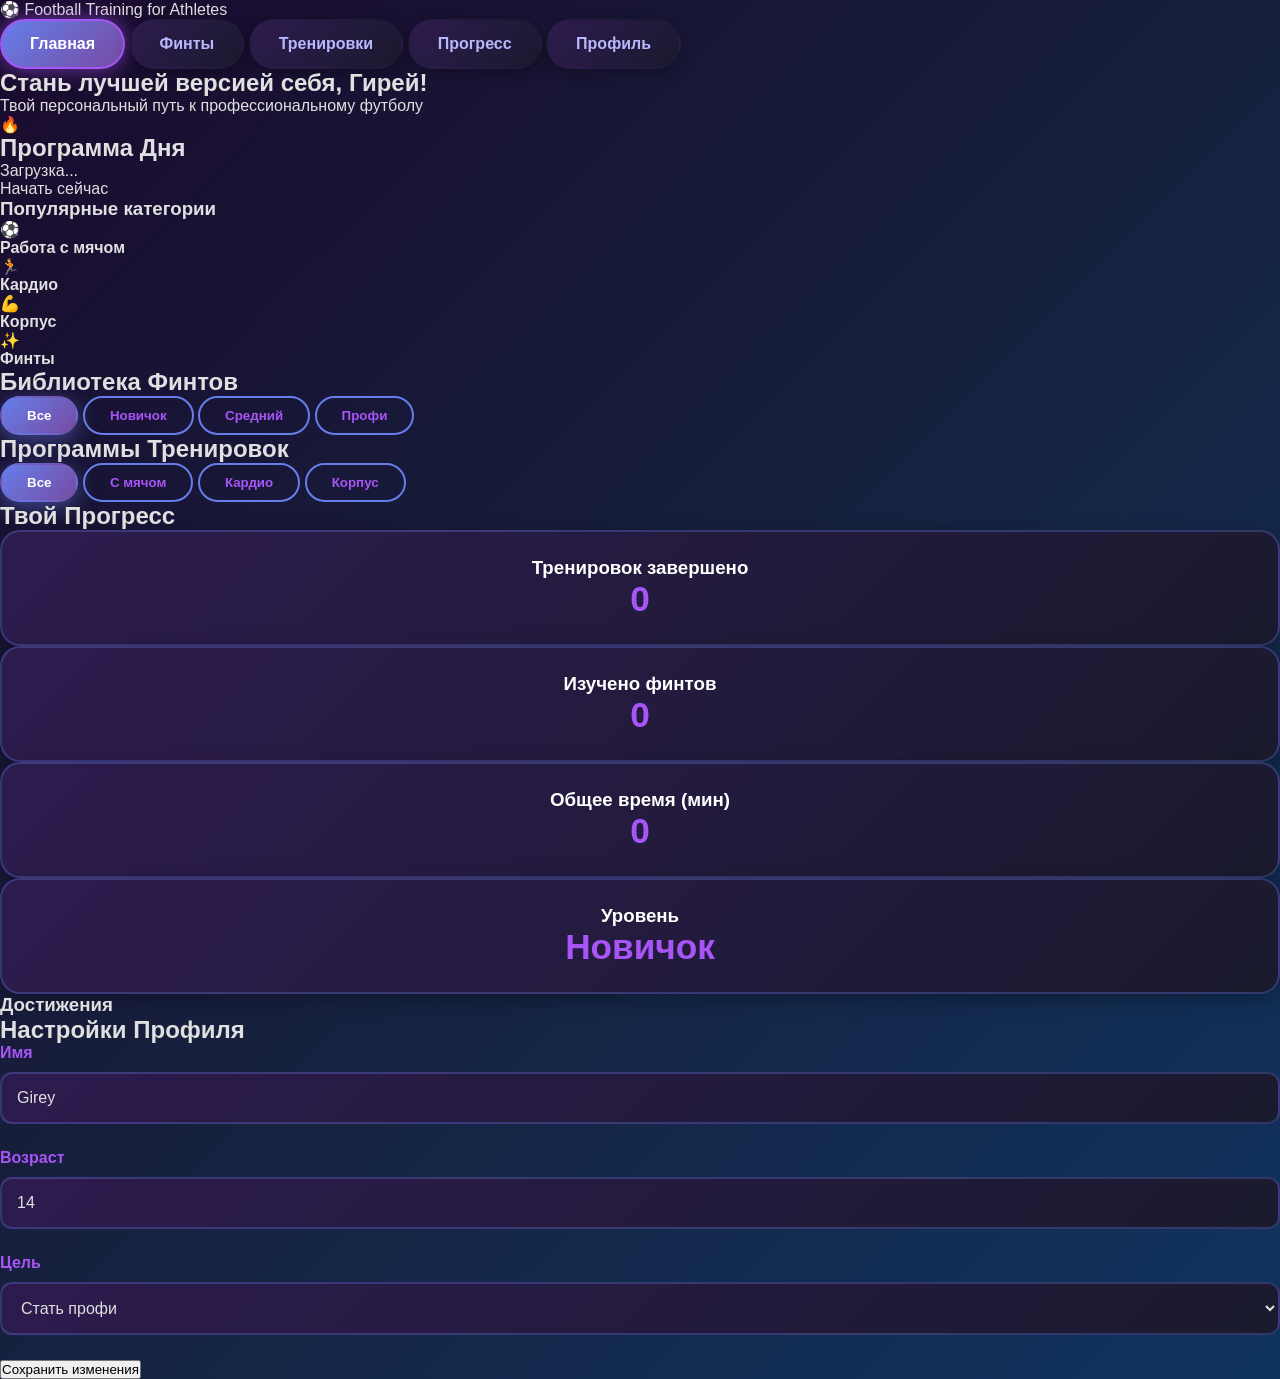
==== commit 083e5594: "1" ====
--- a/index.html
+++ b/index.html
@@ -3,226 +3,199 @@
 <head>
     <meta charset="UTF-8">
     <meta name="viewport" content="width=device-width, initial-scale=1.0">
-    <title>Football Training Pro - Для подростков 12-16 лет</title>
+    <title>Football Training for Athletes</title>
     <link rel="stylesheet" href="styles.css">
+    <link href="https://fonts.googleapis.com/css2?family=Montserrat:wght@400;600;700;900&display=swap" rel="stylesheet">
 </head>
 <body>
-    <div class="app-container">
-        <!-- Header -->
-        <header class="header">
-            <h1>⚽ Football Training Pro</h1>
-            <p class="subtitle">Тренировки для футболистов 12-16 лет</p>
-        </header>
-
-        <!-- Navigation -->
-        <nav class="navigation">
-            <button class="nav-btn active" data-section="home">🏠 Главная</button>
-            <button class="nav-btn" data-section="programs">📋 Программы</button>
-            <button class="nav-btn" data-section="exercises">💪 Упражнения</button>
-            <button class="nav-btn" data-section="progress">📊 Прогресс</button>
-            <button class="nav-btn" data-section="profile">👤 Профиль</button>
-        </nav>
-
-        <!-- Main Content Area -->
-        <main class="content">
-            <!-- Home Section -->
-            <section id="home" class="section active">
-                <div class="welcome-card">
-                    <h2>Добро пожаловать!</h2>
-                    <p>Готов стать лучше? Выбери программу и начни тренироваться!</p>
-                </div>
-                
-                <div class="quick-stats">
-                    <div class="stat-card">
-                        <span class="stat-icon">🔥</span>
-                        <span class="stat-value" id="streak-days">0</span>
-                        <span class="stat-label">Дней подряд</span>
+    <!-- Навигация -->
+    <nav class="navbar">
+        <div class="logo">⚽ Football Training for Athletes</div>
+        <div class="nav-links">
+            <button class="nav-btn active" data-tab="home">Главная</button>
+            <button class="nav-btn" data-tab="skills">Финты</button>
+            <button class="nav-btn" data-tab="workouts">Тренировки</button>
+            <button class="nav-btn" data-tab="progress">Прогресс</button>
+            <button class="nav-btn" data-tab="profile">Профиль</button>
+        </div>
+    </nav>
+
+    <!-- Основной контент -->
+    <main class="container">
+        
+        <!-- ГЛАВНАЯ СТРАНИЦА -->
+        <section id="home" class="tab-content active">
+            <div class="hero-banner">
+                <h1>Стань лучшей версией себя, <span id="user-name-display">Гирей</span>!</h1>
+                <p>Твой персональный путь к профессиональному футболу</p>
+            </div>
+
+            <div class="program-of-day-card" id="daily-program-btn">
+                <div class="pod-bg">🔥</div>
+                <div class="pod-info">
+                    <h2>Программа Дня</h2>
+                    <p id="daily-program-title">Загрузка...</p>
+                    <span class="start-badge">Начать сейчас</span>
+                </div>
+            </div>
+
+            <h3 class="section-title">Популярные категории</h3>
+            <div class="categories-grid">
+                <div class="category-card" onclick="app.filterWorkouts('ball')">
+                    <div class="cat-icon">⚽</div>
+                    <h4>Работа с мячом</h4>
+                </div>
+                <div class="category-card" onclick="app.filterWorkouts('cardio')">
+                    <div class="cat-icon">🏃</div>
+                    <h4>Кардио</h4>
+                </div>
+                <div class="category-card" onclick="app.filterWorkouts('core')">
+                    <div class="cat-icon">💪</div>
+                    <h4>Корпус</h4>
+                </div>
+                <div class="category-card" onclick="app.switchTab('skills')">
+                    <div class="cat-icon">✨</div>
+                    <h4>Финты</h4>
+                </div>
+            </div>
+        </section>
+
+        <!-- РАЗДЕЛ ФИНТЫ -->
+        <section id="skills" class="tab-content">
+            <h2 class="section-title">Библиотека Финтов</h2>
+            <div class="filter-bar">
+                <button class="filter-btn active" data-filter="all">Все</button>
+                <button class="filter-btn" data-filter="beginner">Новичок</button>
+                <button class="filter-btn" data-filter="intermediate">Средний</button>
+                <button class="filter-btn" data-filter="advanced">Профи</button>
+            </div>
+            <div id="skills-grid" class="cards-grid">
+                <!-- Карточки генерируются JS -->
+            </div>
+        </section>
+
+        <!-- РАЗДЕЛ ТРЕНИРОВКИ -->
+        <section id="workouts" class="tab-content">
+            <h2 class="section-title">Программы Тренировок</h2>
+            <div class="filter-bar">
+                <button class="filter-btn active" data-filter="all">Все</button>
+                <button class="filter-btn" data-filter="ball">С мячом</button>
+                <button class="filter-btn" data-filter="cardio">Кардио</button>
+                <button class="filter-btn" data-filter="core">Корпус</button>
+            </div>
+            <div id="workouts-grid" class="cards-grid">
+                <!-- Карточки генерируются JS -->
+            </div>
+        </section>
+
+        <!-- РАЗДЕЛ ПРОГРЕСС -->
+        <section id="progress" class="tab-content">
+            <h2 class="section-title">Твой Прогресс</h2>
+            <div class="stats-container">
+                <div class="stat-card">
+                    <h3>Тренировок завершено</h3>
+                    <div class="stat-value" id="total-workouts">0</div>
+                </div>
+                <div class="stat-card">
+                    <h3>Изучено финтов</h3>
+                    <div class="stat-value" id="total-skills">0</div>
+                </div>
+                <div class="stat-card">
+                    <h3>Общее время (мин)</h3>
+                    <div class="stat-value" id="total-minutes">0</div>
+                </div>
+                <div class="stat-card">
+                    <h3>Уровень</h3>
+                    <div class="stat-value" id="user-level">Новичок</div>
+                </div>
+            </div>
+            
+            <h3 class="section-title">Достижения</h3>
+            <div id="achievements-grid" class="achievements-grid">
+                <!-- Достижения JS -->
+            </div>
+        </section>
+
+        <!-- РАЗДЕЛ ПРОФИЛЬ -->
+        <section id="profile" class="tab-content">
+            <h2 class="section-title">Настройки Профиля</h2>
+            <div class="profile-form-container">
+                <form id="profile-form">
+                    <div class="form-group">
+                        <label>Имя</label>
+                        <input type="text" id="profile-name" value="Girey" required>
                     </div>
-                    <div class="stat-card">
-                        <span class="stat-icon">✅</span>
-                        <span class="stat-value" id="completed-workouts">0</span>
-                        <span class="stat-label">Тренировок</span>
+                    <div class="form-group">
+                        <label>Возраст</label>
+                        <input type="number" id="profile-age" value="14" min="12" max="16" required>
                     </div>
-                    <div class="stat-card">
-                        <span class="stat-icon">⭐</span>
-                        <span class="stat-value" id="total-points">0</span>
-                        <span class="stat-label">Очков</span>
-                    </div>
-                </div>
-
-                <div class="featured-program">
-                    <h3>🌟 Программа дня</h3>
-                    <div class="program-card featured" data-program-id="1">
-                        <div class="program-header">
-                            <span class="program-type ball-work">Работа с мячом</span>
-                            <span class="program-difficulty easy">Легкий</span>
-                        </div>
-                        <h4>Основы контроля мяча</h4>
-                        <p>Идеально для начинающих. Улучши контроль мяча за 15 минут.</p>
-                        <div class="program-meta">
-                            <span>⏱️ 15 мин</span>
-                            <span>🔥 120 ккал</span>
-                        </div>
-                    </div>
-                </div>
-            </section>
-
-            <!-- Programs Section -->
-            <section id="programs" class="section">
-                <h2>📋 Программы тренировок</h2>
-                
-                <div class="filter-buttons">
-                    <button class="filter-btn active" data-filter="all">Все</button>
-                    <button class="filter-btn" data-filter="ball">С мячом</button>
-                    <button class="filter-btn" data-filter="cardio">Кардио</button>
-                    <button class="filter-btn" data-filter="core">Корпус</button>
-                    <button class="filter-btn" data-filter="skills">Финты</button>
-                </div>
-
-                <div class="programs-grid" id="programs-list">
-                    <!-- Programs will be loaded here -->
-                </div>
-            </section>
-
-            <!-- Exercises Section -->
-            <section id="exercises" class="section">
-                <h2>💪 Библиотека упражнений</h2>
-                
-                <div class="search-bar">
-                    <input type="text" id="exercise-search" placeholder="🔍 Поиск упражнений...">
-                </div>
-
-                <div class="exercises-grid" id="exercises-list">
-                    <!-- Exercises will be loaded here -->
-                </div>
-            </section>
-
-            <!-- Progress Section -->
-            <section id="progress" class="section">
-                <h2>📊 Твой прогресс</h2>
-                
-                <div class="progress-overview">
-                    <div class="progress-card">
-                        <h3>Эта неделя</h3>
-                        <div class="week-chart" id="week-chart">
-                            <!-- Chart will be rendered here -->
-                        </div>
-                    </div>
-                    
-                    <div class="progress-card">
-                        <h3>Достижения</h3>
-                        <div class="achievements" id="achievements-list">
-                            <!-- Achievements will be loaded here -->
-                        </div>
-                    </div>
-                </div>
-
-                <div class="training-history">
-                    <h3>История тренировок</h3>
-                    <div id="history-list">
-                        <!-- History will be loaded here -->
-                    </div>
-                </div>
-            </section>
-
-            <!-- Profile Section -->
-            <section id="profile" class="section">
-                <h2>👤 Профиль атлета</h2>
-                
-                <div class="profile-form">
                     <div class="form-group">
-                        <label for="athlete-name">Имя:</label>
-                        <input type="text" id="athlete-name" placeholder="Введите ваше имя">
-                    </div>
-                    
-                    <div class="form-group">
-                        <label for="athlete-age">Возраст:</label>
-                        <select id="athlete-age">
-                            <option value="">Выберите возраст</option>
-                            <option value="12">12 лет</option>
-                            <option value="13">13 лет</option>
-                            <option value="14">14 лет</option>
-                            <option value="15">15 лет</option>
-                            <option value="16">16 лет</option>
+                        <label>Цель</label>
+                        <select id="profile-goal">
+                            <option value="pro">Стать профи</option>
+                            <option value="fitness">Быть в форме</option>
+                            <option value="fun">Для удовольствия</option>
                         </select>
                     </div>
-                    
-                    <div class="form-group">
-                        <label for="athlete-level">Уровень подготовки:</label>
-                        <select id="athlete-level">
-                            <option value="beginner">Начинающий</option>
-                            <option value="intermediate">Средний</option>
-                            <option value="advanced">Продвинутый</option>
-                        </select>
-                    </div>
-                    
-                    <div class="form-group">
-                        <label for="athlete-position">Позиция на поле:</label>
-                        <select id="athlete-position">
-                            <option value="forward">Нападающий</option>
-                            <option value="midfielder">Полузащитник</option>
-                            <option value="defender">Защитник</option>
-                            <option value="goalkeeper">Вратарь</option>
-                            <option value="all">Универсал</option>
-                        </select>
-                    </div>
-                    
-                    <div class="form-group">
-                        <label for="training-goal">Цель тренировок:</label>
-                        <select id="training-goal">
-                            <option value="skill">Улучшение техники</option>
-                            <option value="fitness">Физическая форма</option>
-                            <option value="strength">Сила и мощь</option>
-                            <option value="speed">Скорость</option>
-                            <option value="all">Всё вместе</option>
-                        </select>
-                    </div>
-                    
-                    <button class="save-btn" id="save-profile">Сохранить профиль</button>
-                </div>
-
-                <div class="profile-stats">
-                    <h3>Статистика</h3>
-                    <div class="stats-grid">
-                        <div class="stat-item">
-                            <span class="stat-label">Всего тренировок:</span>
-                            <span class="stat-value" id="profile-total-workouts">0</span>
-                        </div>
-                        <div class="stat-item">
-                            <span class="stat-label">Общее время:</span>
-                            <span class="stat-value" id="profile-total-time">0 ч</span>
-                        </div>
-                        <div class="stat-item">
-                            <span class="stat-label">Текущая серия:</span>
-                            <span class="stat-value" id="profile-streak">0 дней</span>
-                        </div>
-                        <div class="stat-item">
-                            <span class="stat-label">Лучшая серия:</span>
-                            <span class="stat-value" id="profile-best-streak">0 дней</span>
-                        </div>
-                    </div>
-                </div>
-            </section>
-        </main>
-
-        <!-- Workout Modal -->
-        <div class="modal" id="workout-modal">
-            <div class="modal-content">
-                <button class="close-modal" id="close-workout">&times;</button>
-                <div id="workout-details">
-                    <!-- Workout details will be loaded here -->
-                </div>
+                    <button type="submit" class="btn-primary">Сохранить изменения</button>
+                </form>
+            </div>
+        </section>
+    </main>
+
+    <!-- МОДАЛЬНОЕ ОКНО: ДЕТАЛИ ФИНТА / УПРАЖНЕНИЯ -->
+    <div id="detail-modal" class="modal">
+        <div class="modal-content detail-modal-content">
+            <span class="close-modal">&times;</span>
+            <div class="detail-header">
+                <h2 id="detail-title">Название</h2>
+                <span id="detail-difficulty" class="difficulty-badge">Средний</span>
+            </div>
+            <div class="detail-body">
+                <div class="detail-section">
+                    <h4>Описание</h4>
+                    <p id="detail-desc">Описание...</p>
+                </div>
+                
+                <!-- Секция для пошагового выполнения (Финты) -->
+                <div id="detail-steps-container" class="detail-section" style="display:none;">
+                    <h4>Техника выполнения</h4>
+                    <div id="detail-steps-list" class="steps-list"></div>
+                </div>
+
+                <!-- Секция для мышц (Упражнения) -->
+                <div id="detail-muscles-container" class="detail-section" style="display:none;">
+                    <h4>Задействованные мышцы</h4>
+                    <div id="detail-muscles-list" class="muscles-tags"></div>
+                </div>
+
+                <button id="start-detail-action" class="btn-primary full-width">Начать практику</button>
             </div>
         </div>
-
-        <!-- Exercise Detail Modal -->
-        <div class="modal" id="exercise-modal">
-            <div class="modal-content">
-                <button class="close-modal" id="close-exercise">&times;</button>
-                <div id="exercise-details">
-                    <!-- Exercise details will be loaded here -->
-                </div>
-            </div>
+    </div>
+
+    <!-- МОДАЛЬНОЕ ОКНО: АКТИВНАЯ ТРЕНИРОВКА -->
+    <div id="workout-modal" class="modal">
+        <div class="modal-content workout-modal-content">
+            <div class="workout-header">
+                <h2 id="workout-title">Тренировка</h2>
+                <div class="timer-display" id="timer">00:00</div>
+            </div>
+            
+            <div class="exercise-card-large">
+                <h3 id="current-exercise-name">Название упражнения</h3>
+                <div class="exercise-timer" id="exercise-timer">30 сек</div>
+                <p id="current-exercise-desc">Описание...</p>
+                <div class="reps-display">Подход <span id="current-rep">1</span> из <span id="total-reps">5</span></div>
+            </div>
+
+            <div class="workout-controls">
+                <button id="prev-exercise" class="btn-secondary">← Назад</button>
+                <button id="toggle-timer" class="btn-primary">Старт</button>
+                <button id="next-exercise" class="btn-secondary">Вперед →</button>
+            </div>
+            
+            <button id="finish-workout" class="btn-danger full-width" style="margin-top: 20px;">Завершить тренировку</button>
         </div>
     </div>
 
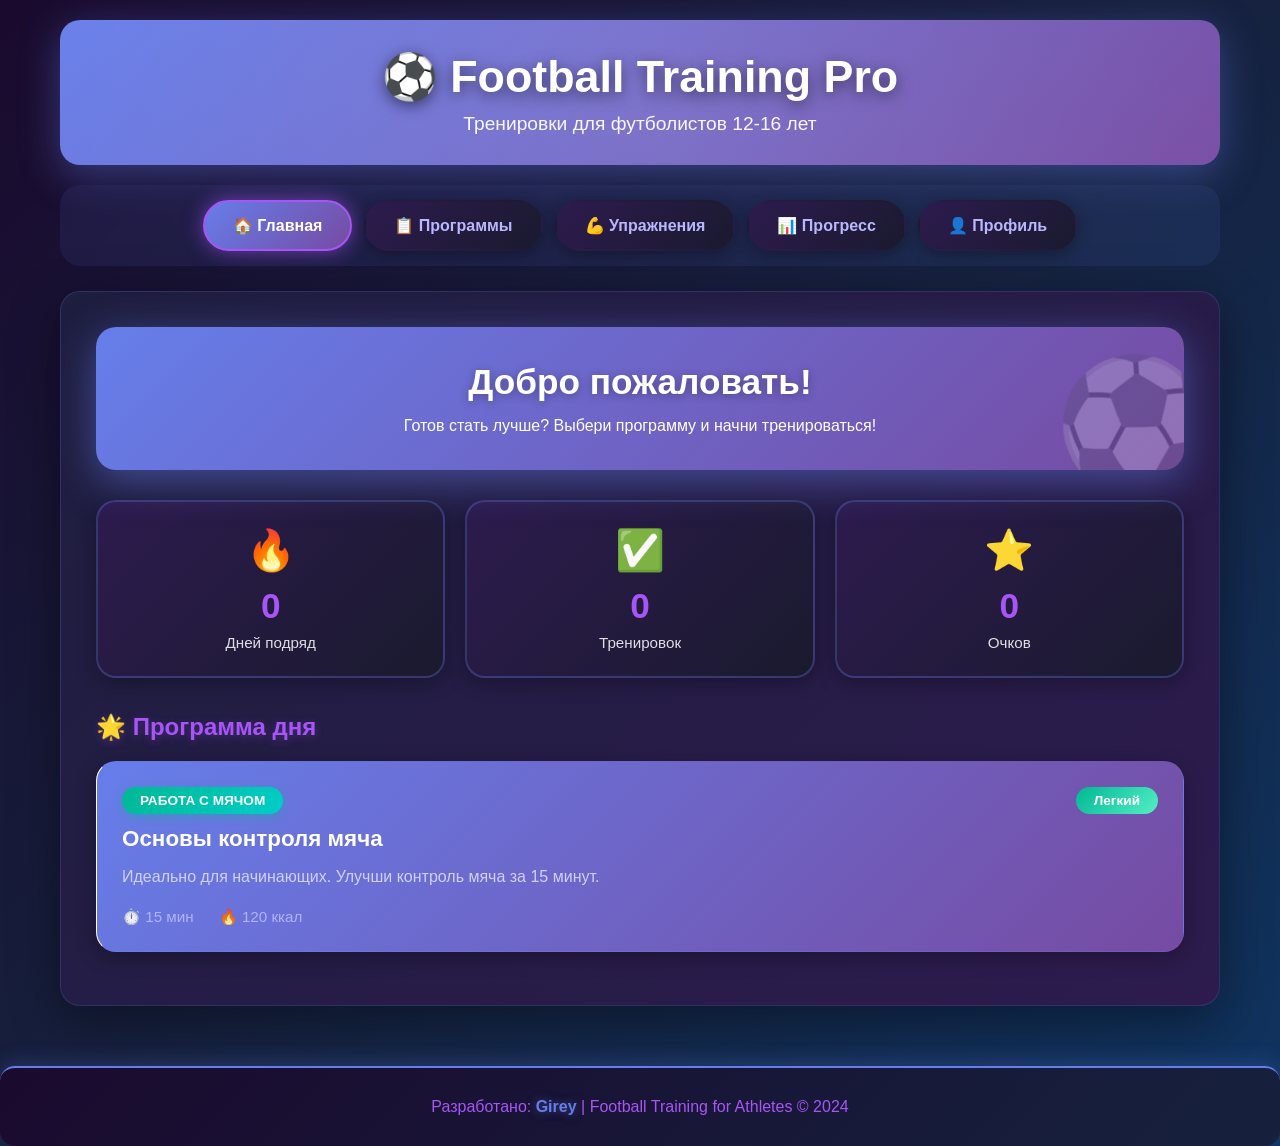
==== commit e6623758: "update branch" ====
--- a/index.html
+++ b/index.html
@@ -3,203 +3,235 @@
 <head>
     <meta charset="UTF-8">
     <meta name="viewport" content="width=device-width, initial-scale=1.0">
-    <title>Football Training for Athletes</title>
+    <title>Football Training Pro - Для подростков 12-16 лет</title>
     <link rel="stylesheet" href="styles.css">
-    <link href="https://fonts.googleapis.com/css2?family=Montserrat:wght@400;600;700;900&display=swap" rel="stylesheet">
 </head>
 <body>
-    <!-- Навигация -->
-    <nav class="navbar">
-        <div class="logo">⚽ Football Training for Athletes</div>
-        <div class="nav-links">
-            <button class="nav-btn active" data-tab="home">Главная</button>
-            <button class="nav-btn" data-tab="skills">Финты</button>
-            <button class="nav-btn" data-tab="workouts">Тренировки</button>
-            <button class="nav-btn" data-tab="progress">Прогресс</button>
-            <button class="nav-btn" data-tab="profile">Профиль</button>
+    <div class="app-container">
+        <!-- Header -->
+        <header class="header">
+            <h1>⚽ Football Training Pro</h1>
+            <p class="subtitle">Тренировки для футболистов 12-16 лет</p>
+        </header>
+
+        <!-- Navigation -->
+        <nav class="navigation">
+            <button class="nav-btn active" data-section="home">🏠 Главная</button>
+            <button class="nav-btn" data-section="programs">📋 Программы</button>
+            <button class="nav-btn" data-section="exercises">💪 Упражнения</button>
+            <button class="nav-btn" data-section="progress">📊 Прогресс</button>
+            <button class="nav-btn" data-section="profile">👤 Профиль</button>
+        </nav>
+
+        <!-- Main Content Area -->
+        <main class="content">
+            <!-- Home Section -->
+            <section id="home" class="section active">
+                <div class="welcome-card">
+                    <h2>Добро пожаловать!</h2>
+                    <p>Готов стать лучше? Выбери программу и начни тренироваться!</p>
+                </div>
+                
+                <div class="quick-stats">
+                    <div class="stat-card">
+                        <span class="stat-icon">🔥</span>
+                        <span class="stat-value" id="streak-days">0</span>
+                        <span class="stat-label">Дней подряд</span>
+                    </div>
+                    <div class="stat-card">
+                        <span class="stat-icon">✅</span>
+                        <span class="stat-value" id="completed-workouts">0</span>
+                        <span class="stat-label">Тренировок</span>
+                    </div>
+                    <div class="stat-card">
+                        <span class="stat-icon">⭐</span>
+                        <span class="stat-value" id="total-points">0</span>
+                        <span class="stat-label">Очков</span>
+                    </div>
+                </div>
+
+                <div class="featured-program">
+                    <h3>🌟 Программа дня</h3>
+                    <div class="program-card featured" data-program-id="1">
+                        <div class="program-header">
+                            <span class="program-type ball-work">Работа с мячом</span>
+                            <span class="program-difficulty easy">Легкий</span>
+                        </div>
+                        <h4>Основы контроля мяча</h4>
+                        <p>Идеально для начинающих. Улучши контроль мяча за 15 минут.</p>
+                        <div class="program-meta">
+                            <span>⏱️ 15 мин</span>
+                            <span>🔥 120 ккал</span>
+                        </div>
+                    </div>
+                </div>
+            </section>
+
+            <!-- Programs Section -->
+            <section id="programs" class="section">
+                <h2>📋 Программы тренировок</h2>
+                
+                <div class="filter-buttons">
+                    <button class="filter-btn active" data-filter="all">Все</button>
+                    <button class="filter-btn" data-filter="ball">С мячом</button>
+                    <button class="filter-btn" data-filter="cardio">Кардио</button>
+                    <button class="filter-btn" data-filter="core">Корпус</button>
+                    <button class="filter-btn" data-filter="skills">Финты</button>
+                </div>
+
+                <div class="programs-grid" id="programs-list">
+                    <!-- Programs will be loaded here -->
+                </div>
+            </section>
+
+            <!-- Exercises Section -->
+            <section id="exercises" class="section">
+                <h2>💪 Библиотека упражнений</h2>
+                
+                <div class="search-bar">
+                    <input type="text" id="exercise-search" placeholder="🔍 Поиск упражнений...">
+                </div>
+
+                <div class="exercises-grid" id="exercises-list">
+                    <!-- Exercises will be loaded here -->
+                </div>
+            </section>
+
+            <!-- Progress Section -->
+            <section id="progress" class="section">
+                <h2>📊 Твой прогресс</h2>
+                
+                <div class="progress-overview">
+                    <div class="progress-card">
+                        <h3>Эта неделя</h3>
+                        <div class="week-chart" id="week-chart">
+                            <!-- Chart will be rendered here -->
+                        </div>
+                    </div>
+                    
+                    <div class="progress-card">
+                        <h3>Достижения</h3>
+                        <div class="achievements" id="achievements-list">
+                            <!-- Achievements will be loaded here -->
+                        </div>
+                    </div>
+                </div>
+
+                <div class="training-history">
+                    <h3>История тренировок</h3>
+                    <div id="history-list">
+                        <!-- History will be loaded here -->
+                    </div>
+                </div>
+            </section>
+
+            <!-- Profile Section -->
+            <section id="profile" class="section">
+                <h2>👤 Профиль атлета</h2>
+                
+                <div class="profile-form">
+                    <div class="form-group">
+                        <label for="athlete-name">Имя:</label>
+                        <input type="text" id="athlete-name" placeholder="Введите ваше имя" value="Girey">
+                    </div>
+                    
+                    <div class="form-group">
+                        <label for="athlete-age">Возраст:</label>
+                        <select id="athlete-age">
+                            <option value="">Выберите возраст</option>
+                            <option value="12">12 лет</option>
+                            <option value="13">13 лет</option>
+                            <option value="14" selected>14 лет</option>
+                            <option value="15">15 лет</option>
+                            <option value="16">16 лет</option>
+                        </select>
+                    </div>
+                    
+                    <div class="form-group">
+                        <label for="athlete-level">Уровень подготовки:</label>
+                        <select id="athlete-level">
+                            <option value="beginner">Начинающий</option>
+                            <option value="intermediate">Средний</option>
+                            <option value="advanced">Продвинутый</option>
+                        </select>
+                    </div>
+                    
+                    <div class="form-group">
+                        <label for="athlete-position">Позиция на поле:</label>
+                        <select id="athlete-position">
+                            <option value="forward">Нападающий</option>
+                            <option value="midfielder">Полузащитник</option>
+                            <option value="defender">Защитник</option>
+                            <option value="goalkeeper">Вратарь</option>
+                            <option value="all">Универсал</option>
+                        </select>
+                    </div>
+                    
+                    <div class="form-group">
+                        <label for="training-goal">Цель тренировок:</label>
+                        <select id="training-goal">
+                            <option value="skill">Улучшение техники</option>
+                            <option value="fitness">Физическая форма</option>
+                            <option value="strength">Сила и мощь</option>
+                            <option value="speed">Скорость</option>
+                            <option value="all">Всё вместе</option>
+                        </select>
+                    </div>
+                    
+                    <button class="save-btn" id="save-profile">Сохранить профиль</button>
+                </div>
+
+                <div class="profile-stats">
+                    <h3>Статистика</h3>
+                    <div class="stats-grid">
+                        <div class="stat-item">
+                            <span class="stat-label">Всего тренировок:</span>
+                            <span class="stat-value" id="profile-total-workouts">0</span>
+                        </div>
+                        <div class="stat-item">
+                            <span class="stat-label">Общее время:</span>
+                            <span class="stat-value" id="profile-total-time">0 ч</span>
+                        </div>
+                        <div class="stat-item">
+                            <span class="stat-label">Текущая серия:</span>
+                            <span class="stat-value" id="profile-streak">0 дней</span>
+                        </div>
+                        <div class="stat-item">
+                            <span class="stat-label">Лучшая серия:</span>
+                            <span class="stat-value" id="profile-best-streak">0 дней</span>
+                        </div>
+                    </div>
+                </div>
+            </section>
+        </main>
+
+        <!-- Workout Modal -->
+        <div class="modal" id="workout-modal">
+            <div class="modal-content">
+                <button class="close-modal" id="close-workout">&times;</button>
+                <div id="workout-details">
+                    <!-- Workout details will be loaded here -->
+                </div>
+            </div>
         </div>
-    </nav>
-
-    <!-- Основной контент -->
-    <main class="container">
-        
-        <!-- ГЛАВНАЯ СТРАНИЦА -->
-        <section id="home" class="tab-content active">
-            <div class="hero-banner">
-                <h1>Стань лучшей версией себя, <span id="user-name-display">Гирей</span>!</h1>
-                <p>Твой персональный путь к профессиональному футболу</p>
-            </div>
-
-            <div class="program-of-day-card" id="daily-program-btn">
-                <div class="pod-bg">🔥</div>
-                <div class="pod-info">
-                    <h2>Программа Дня</h2>
-                    <p id="daily-program-title">Загрузка...</p>
-                    <span class="start-badge">Начать сейчас</span>
-                </div>
-            </div>
-
-            <h3 class="section-title">Популярные категории</h3>
-            <div class="categories-grid">
-                <div class="category-card" onclick="app.filterWorkouts('ball')">
-                    <div class="cat-icon">⚽</div>
-                    <h4>Работа с мячом</h4>
-                </div>
-                <div class="category-card" onclick="app.filterWorkouts('cardio')">
-                    <div class="cat-icon">🏃</div>
-                    <h4>Кардио</h4>
-                </div>
-                <div class="category-card" onclick="app.filterWorkouts('core')">
-                    <div class="cat-icon">💪</div>
-                    <h4>Корпус</h4>
-                </div>
-                <div class="category-card" onclick="app.switchTab('skills')">
-                    <div class="cat-icon">✨</div>
-                    <h4>Финты</h4>
-                </div>
-            </div>
-        </section>
-
-        <!-- РАЗДЕЛ ФИНТЫ -->
-        <section id="skills" class="tab-content">
-            <h2 class="section-title">Библиотека Финтов</h2>
-            <div class="filter-bar">
-                <button class="filter-btn active" data-filter="all">Все</button>
-                <button class="filter-btn" data-filter="beginner">Новичок</button>
-                <button class="filter-btn" data-filter="intermediate">Средний</button>
-                <button class="filter-btn" data-filter="advanced">Профи</button>
-            </div>
-            <div id="skills-grid" class="cards-grid">
-                <!-- Карточки генерируются JS -->
-            </div>
-        </section>
-
-        <!-- РАЗДЕЛ ТРЕНИРОВКИ -->
-        <section id="workouts" class="tab-content">
-            <h2 class="section-title">Программы Тренировок</h2>
-            <div class="filter-bar">
-                <button class="filter-btn active" data-filter="all">Все</button>
-                <button class="filter-btn" data-filter="ball">С мячом</button>
-                <button class="filter-btn" data-filter="cardio">Кардио</button>
-                <button class="filter-btn" data-filter="core">Корпус</button>
-            </div>
-            <div id="workouts-grid" class="cards-grid">
-                <!-- Карточки генерируются JS -->
-            </div>
-        </section>
-
-        <!-- РАЗДЕЛ ПРОГРЕСС -->
-        <section id="progress" class="tab-content">
-            <h2 class="section-title">Твой Прогресс</h2>
-            <div class="stats-container">
-                <div class="stat-card">
-                    <h3>Тренировок завершено</h3>
-                    <div class="stat-value" id="total-workouts">0</div>
-                </div>
-                <div class="stat-card">
-                    <h3>Изучено финтов</h3>
-                    <div class="stat-value" id="total-skills">0</div>
-                </div>
-                <div class="stat-card">
-                    <h3>Общее время (мин)</h3>
-                    <div class="stat-value" id="total-minutes">0</div>
-                </div>
-                <div class="stat-card">
-                    <h3>Уровень</h3>
-                    <div class="stat-value" id="user-level">Новичок</div>
-                </div>
-            </div>
-            
-            <h3 class="section-title">Достижения</h3>
-            <div id="achievements-grid" class="achievements-grid">
-                <!-- Достижения JS -->
-            </div>
-        </section>
-
-        <!-- РАЗДЕЛ ПРОФИЛЬ -->
-        <section id="profile" class="tab-content">
-            <h2 class="section-title">Настройки Профиля</h2>
-            <div class="profile-form-container">
-                <form id="profile-form">
-                    <div class="form-group">
-                        <label>Имя</label>
-                        <input type="text" id="profile-name" value="Girey" required>
-                    </div>
-                    <div class="form-group">
-                        <label>Возраст</label>
-                        <input type="number" id="profile-age" value="14" min="12" max="16" required>
-                    </div>
-                    <div class="form-group">
-                        <label>Цель</label>
-                        <select id="profile-goal">
-                            <option value="pro">Стать профи</option>
-                            <option value="fitness">Быть в форме</option>
-                            <option value="fun">Для удовольствия</option>
-                        </select>
-                    </div>
-                    <button type="submit" class="btn-primary">Сохранить изменения</button>
-                </form>
-            </div>
-        </section>
-    </main>
-
-    <!-- МОДАЛЬНОЕ ОКНО: ДЕТАЛИ ФИНТА / УПРАЖНЕНИЯ -->
-    <div id="detail-modal" class="modal">
-        <div class="modal-content detail-modal-content">
-            <span class="close-modal">&times;</span>
-            <div class="detail-header">
-                <h2 id="detail-title">Название</h2>
-                <span id="detail-difficulty" class="difficulty-badge">Средний</span>
-            </div>
-            <div class="detail-body">
-                <div class="detail-section">
-                    <h4>Описание</h4>
-                    <p id="detail-desc">Описание...</p>
-                </div>
-                
-                <!-- Секция для пошагового выполнения (Финты) -->
-                <div id="detail-steps-container" class="detail-section" style="display:none;">
-                    <h4>Техника выполнения</h4>
-                    <div id="detail-steps-list" class="steps-list"></div>
-                </div>
-
-                <!-- Секция для мышц (Упражнения) -->
-                <div id="detail-muscles-container" class="detail-section" style="display:none;">
-                    <h4>Задействованные мышцы</h4>
-                    <div id="detail-muscles-list" class="muscles-tags"></div>
-                </div>
-
-                <button id="start-detail-action" class="btn-primary full-width">Начать практику</button>
+
+        <!-- Exercise Detail Modal -->
+        <div class="modal" id="exercise-modal">
+            <div class="modal-content">
+                <button class="close-modal" id="close-exercise">&times;</button>
+                <div id="exercise-details">
+                    <!-- Exercise details will be loaded here -->
+                </div>
             </div>
         </div>
     </div>
 
-    <!-- МОДАЛЬНОЕ ОКНО: АКТИВНАЯ ТРЕНИРОВКА -->
-    <div id="workout-modal" class="modal">
-        <div class="modal-content workout-modal-content">
-            <div class="workout-header">
-                <h2 id="workout-title">Тренировка</h2>
-                <div class="timer-display" id="timer">00:00</div>
-            </div>
-            
-            <div class="exercise-card-large">
-                <h3 id="current-exercise-name">Название упражнения</h3>
-                <div class="exercise-timer" id="exercise-timer">30 сек</div>
-                <p id="current-exercise-desc">Описание...</p>
-                <div class="reps-display">Подход <span id="current-rep">1</span> из <span id="total-reps">5</span></div>
-            </div>
-
-            <div class="workout-controls">
-                <button id="prev-exercise" class="btn-secondary">← Назад</button>
-                <button id="toggle-timer" class="btn-primary">Старт</button>
-                <button id="next-exercise" class="btn-secondary">Вперед →</button>
-            </div>
-            
-            <button id="finish-workout" class="btn-danger full-width" style="margin-top: 20px;">Завершить тренировку</button>
-        </div>
-    </div>
-
     <script src="data.js"></script>
     <script src="app.js"></script>
+    
+    <!-- Footer -->
+    <footer class="footer">
+        <p>Разработано: <strong>Girey</strong> | Football Training for Athletes &copy; 2024</p>
+    </footer>
 </body>
 </html>
--- a/styles.css
+++ b/styles.css
@@ -1026,3 +1026,26 @@
     background: rgba(102, 126, 234, 0.5);
     color: white;
 }
+
+/* Footer */
+.footer {
+    text-align: center;
+    padding: 30px 20px;
+    margin-top: 40px;
+    background: linear-gradient(135deg, #1a0a2e 0%, #16213e 100%);
+    border-radius: 15px;
+    border-top: 2px solid #667eea;
+    box-shadow: 0 -5px 20px rgba(102, 126, 234, 0.2);
+}
+
+.footer p {
+    color: #a855f7;
+    font-size: 1rem;
+    font-weight: 500;
+}
+
+.footer strong {
+    color: #667eea;
+    font-weight: 700;
+    text-shadow: 0 0 10px rgba(102, 126, 234, 0.5);
+}
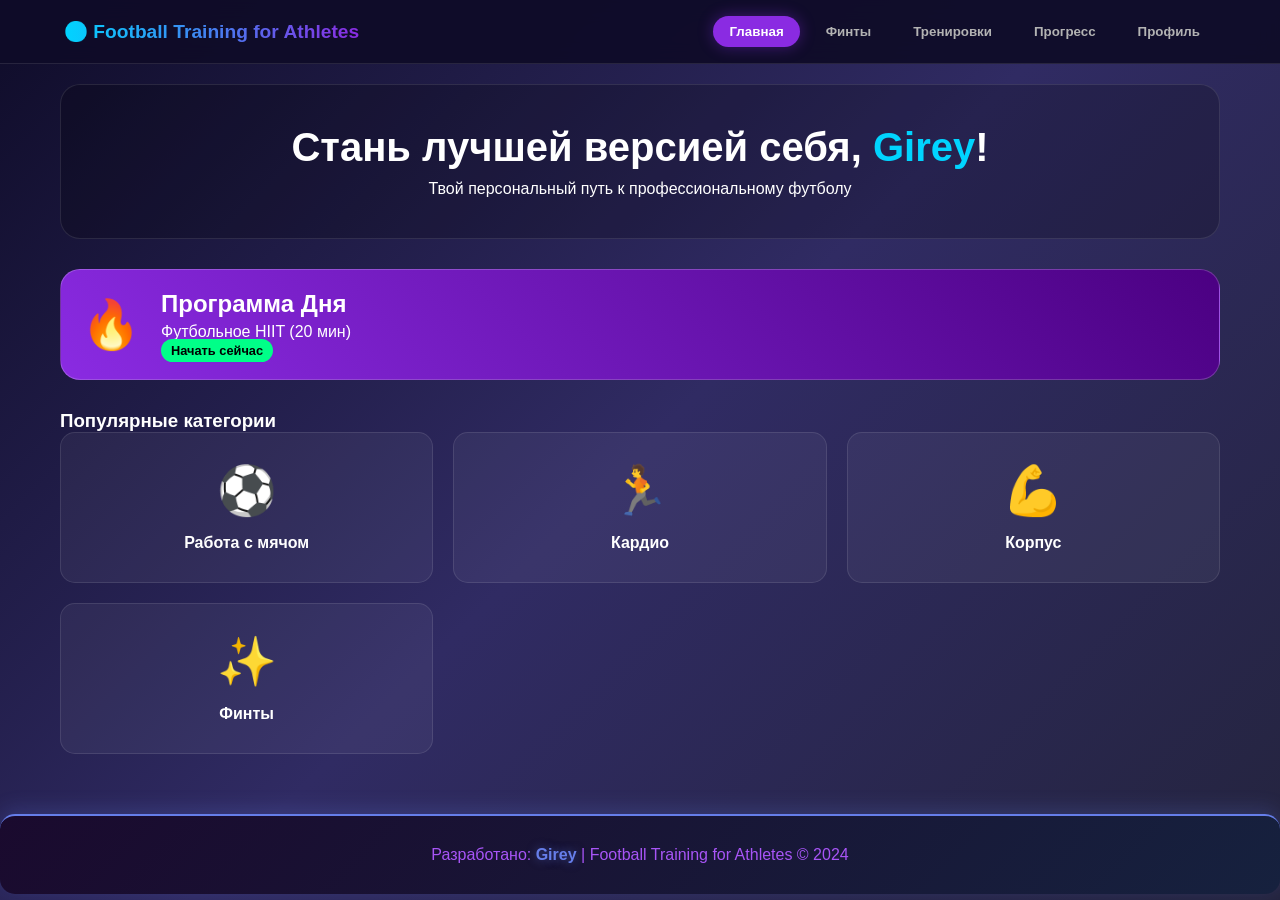
==== commit 01079eb0: "Merge pull request #5 from kobelogorsk-hash/youth-sports-training-app-8f431 Update from task ba65f96" ====
--- a/index.html
+++ b/index.html
@@ -3,226 +3,199 @@
 <head>
     <meta charset="UTF-8">
     <meta name="viewport" content="width=device-width, initial-scale=1.0">
-    <title>Football Training Pro - Для подростков 12-16 лет</title>
+    <title>Football Training for Athletes</title>
     <link rel="stylesheet" href="styles.css">
+    <link href="https://fonts.googleapis.com/css2?family=Montserrat:wght@400;600;700;900&display=swap" rel="stylesheet">
 </head>
 <body>
-    <div class="app-container">
-        <!-- Header -->
-        <header class="header">
-            <h1>⚽ Football Training Pro</h1>
-            <p class="subtitle">Тренировки для футболистов 12-16 лет</p>
-        </header>
-
-        <!-- Navigation -->
-        <nav class="navigation">
-            <button class="nav-btn active" data-section="home">🏠 Главная</button>
-            <button class="nav-btn" data-section="programs">📋 Программы</button>
-            <button class="nav-btn" data-section="exercises">💪 Упражнения</button>
-            <button class="nav-btn" data-section="progress">📊 Прогресс</button>
-            <button class="nav-btn" data-section="profile">👤 Профиль</button>
-        </nav>
-
-        <!-- Main Content Area -->
-        <main class="content">
-            <!-- Home Section -->
-            <section id="home" class="section active">
-                <div class="welcome-card">
-                    <h2>Добро пожаловать!</h2>
-                    <p>Готов стать лучше? Выбери программу и начни тренироваться!</p>
-                </div>
-                
-                <div class="quick-stats">
-                    <div class="stat-card">
-                        <span class="stat-icon">🔥</span>
-                        <span class="stat-value" id="streak-days">0</span>
-                        <span class="stat-label">Дней подряд</span>
+    <!-- Навигация -->
+    <nav class="navbar">
+        <div class="logo">⚽ Football Training for Athletes</div>
+        <div class="nav-links">
+            <button class="nav-btn active" data-tab="home">Главная</button>
+            <button class="nav-btn" data-tab="skills">Финты</button>
+            <button class="nav-btn" data-tab="workouts">Тренировки</button>
+            <button class="nav-btn" data-tab="progress">Прогресс</button>
+            <button class="nav-btn" data-tab="profile">Профиль</button>
+        </div>
+    </nav>
+
+    <!-- Основной контент -->
+    <main class="container">
+        
+        <!-- ГЛАВНАЯ СТРАНИЦА -->
+        <section id="home" class="tab-content active">
+            <div class="hero-banner">
+                <h1>Стань лучшей версией себя, <span id="user-name-display">Гирей</span>!</h1>
+                <p>Твой персональный путь к профессиональному футболу</p>
+            </div>
+
+            <div class="program-of-day-card" id="daily-program-btn">
+                <div class="pod-bg">🔥</div>
+                <div class="pod-info">
+                    <h2>Программа Дня</h2>
+                    <p id="daily-program-title">Загрузка...</p>
+                    <span class="start-badge">Начать сейчас</span>
+                </div>
+            </div>
+
+            <h3 class="section-title">Популярные категории</h3>
+            <div class="categories-grid">
+                <div class="category-card" onclick="app.filterWorkouts('ball')">
+                    <div class="cat-icon">⚽</div>
+                    <h4>Работа с мячом</h4>
+                </div>
+                <div class="category-card" onclick="app.filterWorkouts('cardio')">
+                    <div class="cat-icon">🏃</div>
+                    <h4>Кардио</h4>
+                </div>
+                <div class="category-card" onclick="app.filterWorkouts('core')">
+                    <div class="cat-icon">💪</div>
+                    <h4>Корпус</h4>
+                </div>
+                <div class="category-card" onclick="app.switchTab('skills')">
+                    <div class="cat-icon">✨</div>
+                    <h4>Финты</h4>
+                </div>
+            </div>
+        </section>
+
+        <!-- РАЗДЕЛ ФИНТЫ -->
+        <section id="skills" class="tab-content">
+            <h2 class="section-title">Библиотека Финтов</h2>
+            <div class="filter-bar">
+                <button class="filter-btn active" data-filter="all">Все</button>
+                <button class="filter-btn" data-filter="beginner">Новичок</button>
+                <button class="filter-btn" data-filter="intermediate">Средний</button>
+                <button class="filter-btn" data-filter="advanced">Профи</button>
+            </div>
+            <div id="skills-grid" class="cards-grid">
+                <!-- Карточки генерируются JS -->
+            </div>
+        </section>
+
+        <!-- РАЗДЕЛ ТРЕНИРОВКИ -->
+        <section id="workouts" class="tab-content">
+            <h2 class="section-title">Программы Тренировок</h2>
+            <div class="filter-bar">
+                <button class="filter-btn active" data-filter="all">Все</button>
+                <button class="filter-btn" data-filter="ball">С мячом</button>
+                <button class="filter-btn" data-filter="cardio">Кардио</button>
+                <button class="filter-btn" data-filter="core">Корпус</button>
+            </div>
+            <div id="workouts-grid" class="cards-grid">
+                <!-- Карточки генерируются JS -->
+            </div>
+        </section>
+
+        <!-- РАЗДЕЛ ПРОГРЕСС -->
+        <section id="progress" class="tab-content">
+            <h2 class="section-title">Твой Прогресс</h2>
+            <div class="stats-container">
+                <div class="stat-card">
+                    <h3>Тренировок завершено</h3>
+                    <div class="stat-value" id="total-workouts">0</div>
+                </div>
+                <div class="stat-card">
+                    <h3>Изучено финтов</h3>
+                    <div class="stat-value" id="total-skills">0</div>
+                </div>
+                <div class="stat-card">
+                    <h3>Общее время (мин)</h3>
+                    <div class="stat-value" id="total-minutes">0</div>
+                </div>
+                <div class="stat-card">
+                    <h3>Уровень</h3>
+                    <div class="stat-value" id="user-level">Новичок</div>
+                </div>
+            </div>
+            
+            <h3 class="section-title">Достижения</h3>
+            <div id="achievements-grid" class="achievements-grid">
+                <!-- Достижения JS -->
+            </div>
+        </section>
+
+        <!-- РАЗДЕЛ ПРОФИЛЬ -->
+        <section id="profile" class="tab-content">
+            <h2 class="section-title">Настройки Профиля</h2>
+            <div class="profile-form-container">
+                <form id="profile-form">
+                    <div class="form-group">
+                        <label>Имя</label>
+                        <input type="text" id="profile-name" value="Girey" required>
                     </div>
-                    <div class="stat-card">
-                        <span class="stat-icon">✅</span>
-                        <span class="stat-value" id="completed-workouts">0</span>
-                        <span class="stat-label">Тренировок</span>
+                    <div class="form-group">
+                        <label>Возраст</label>
+                        <input type="number" id="profile-age" value="14" min="12" max="16" required>
                     </div>
-                    <div class="stat-card">
-                        <span class="stat-icon">⭐</span>
-                        <span class="stat-value" id="total-points">0</span>
-                        <span class="stat-label">Очков</span>
-                    </div>
-                </div>
-
-                <div class="featured-program">
-                    <h3>🌟 Программа дня</h3>
-                    <div class="program-card featured" data-program-id="1">
-                        <div class="program-header">
-                            <span class="program-type ball-work">Работа с мячом</span>
-                            <span class="program-difficulty easy">Легкий</span>
-                        </div>
-                        <h4>Основы контроля мяча</h4>
-                        <p>Идеально для начинающих. Улучши контроль мяча за 15 минут.</p>
-                        <div class="program-meta">
-                            <span>⏱️ 15 мин</span>
-                            <span>🔥 120 ккал</span>
-                        </div>
-                    </div>
-                </div>
-            </section>
-
-            <!-- Programs Section -->
-            <section id="programs" class="section">
-                <h2>📋 Программы тренировок</h2>
-                
-                <div class="filter-buttons">
-                    <button class="filter-btn active" data-filter="all">Все</button>
-                    <button class="filter-btn" data-filter="ball">С мячом</button>
-                    <button class="filter-btn" data-filter="cardio">Кардио</button>
-                    <button class="filter-btn" data-filter="core">Корпус</button>
-                    <button class="filter-btn" data-filter="skills">Финты</button>
-                </div>
-
-                <div class="programs-grid" id="programs-list">
-                    <!-- Programs will be loaded here -->
-                </div>
-            </section>
-
-            <!-- Exercises Section -->
-            <section id="exercises" class="section">
-                <h2>💪 Библиотека упражнений</h2>
-                
-                <div class="search-bar">
-                    <input type="text" id="exercise-search" placeholder="🔍 Поиск упражнений...">
-                </div>
-
-                <div class="exercises-grid" id="exercises-list">
-                    <!-- Exercises will be loaded here -->
-                </div>
-            </section>
-
-            <!-- Progress Section -->
-            <section id="progress" class="section">
-                <h2>📊 Твой прогресс</h2>
-                
-                <div class="progress-overview">
-                    <div class="progress-card">
-                        <h3>Эта неделя</h3>
-                        <div class="week-chart" id="week-chart">
-                            <!-- Chart will be rendered here -->
-                        </div>
-                    </div>
-                    
-                    <div class="progress-card">
-                        <h3>Достижения</h3>
-                        <div class="achievements" id="achievements-list">
-                            <!-- Achievements will be loaded here -->
-                        </div>
-                    </div>
-                </div>
-
-                <div class="training-history">
-                    <h3>История тренировок</h3>
-                    <div id="history-list">
-                        <!-- History will be loaded here -->
-                    </div>
-                </div>
-            </section>
-
-            <!-- Profile Section -->
-            <section id="profile" class="section">
-                <h2>👤 Профиль атлета</h2>
-                
-                <div class="profile-form">
                     <div class="form-group">
-                        <label for="athlete-name">Имя:</label>
-                        <input type="text" id="athlete-name" placeholder="Введите ваше имя" value="Girey">
-                    </div>
-                    
-                    <div class="form-group">
-                        <label for="athlete-age">Возраст:</label>
-                        <select id="athlete-age">
-                            <option value="">Выберите возраст</option>
-                            <option value="12">12 лет</option>
-                            <option value="13">13 лет</option>
-                            <option value="14" selected>14 лет</option>
-                            <option value="15">15 лет</option>
-                            <option value="16">16 лет</option>
+                        <label>Цель</label>
+                        <select id="profile-goal">
+                            <option value="pro">Стать профи</option>
+                            <option value="fitness">Быть в форме</option>
+                            <option value="fun">Для удовольствия</option>
                         </select>
                     </div>
-                    
-                    <div class="form-group">
-                        <label for="athlete-level">Уровень подготовки:</label>
-                        <select id="athlete-level">
-                            <option value="beginner">Начинающий</option>
-                            <option value="intermediate">Средний</option>
-                            <option value="advanced">Продвинутый</option>
-                        </select>
-                    </div>
-                    
-                    <div class="form-group">
-                        <label for="athlete-position">Позиция на поле:</label>
-                        <select id="athlete-position">
-                            <option value="forward">Нападающий</option>
-                            <option value="midfielder">Полузащитник</option>
-                            <option value="defender">Защитник</option>
-                            <option value="goalkeeper">Вратарь</option>
-                            <option value="all">Универсал</option>
-                        </select>
-                    </div>
-                    
-                    <div class="form-group">
-                        <label for="training-goal">Цель тренировок:</label>
-                        <select id="training-goal">
-                            <option value="skill">Улучшение техники</option>
-                            <option value="fitness">Физическая форма</option>
-                            <option value="strength">Сила и мощь</option>
-                            <option value="speed">Скорость</option>
-                            <option value="all">Всё вместе</option>
-                        </select>
-                    </div>
-                    
-                    <button class="save-btn" id="save-profile">Сохранить профиль</button>
-                </div>
-
-                <div class="profile-stats">
-                    <h3>Статистика</h3>
-                    <div class="stats-grid">
-                        <div class="stat-item">
-                            <span class="stat-label">Всего тренировок:</span>
-                            <span class="stat-value" id="profile-total-workouts">0</span>
-                        </div>
-                        <div class="stat-item">
-                            <span class="stat-label">Общее время:</span>
-                            <span class="stat-value" id="profile-total-time">0 ч</span>
-                        </div>
-                        <div class="stat-item">
-                            <span class="stat-label">Текущая серия:</span>
-                            <span class="stat-value" id="profile-streak">0 дней</span>
-                        </div>
-                        <div class="stat-item">
-                            <span class="stat-label">Лучшая серия:</span>
-                            <span class="stat-value" id="profile-best-streak">0 дней</span>
-                        </div>
-                    </div>
-                </div>
-            </section>
-        </main>
-
-        <!-- Workout Modal -->
-        <div class="modal" id="workout-modal">
-            <div class="modal-content">
-                <button class="close-modal" id="close-workout">&times;</button>
-                <div id="workout-details">
-                    <!-- Workout details will be loaded here -->
-                </div>
+                    <button type="submit" class="btn-primary">Сохранить изменения</button>
+                </form>
+            </div>
+        </section>
+    </main>
+
+    <!-- МОДАЛЬНОЕ ОКНО: ДЕТАЛИ ФИНТА / УПРАЖНЕНИЯ -->
+    <div id="detail-modal" class="modal">
+        <div class="modal-content detail-modal-content">
+            <span class="close-modal">&times;</span>
+            <div class="detail-header">
+                <h2 id="detail-title">Название</h2>
+                <span id="detail-difficulty" class="difficulty-badge">Средний</span>
+            </div>
+            <div class="detail-body">
+                <div class="detail-section">
+                    <h4>Описание</h4>
+                    <p id="detail-desc">Описание...</p>
+                </div>
+                
+                <!-- Секция для пошагового выполнения (Финты) -->
+                <div id="detail-steps-container" class="detail-section" style="display:none;">
+                    <h4>Техника выполнения</h4>
+                    <div id="detail-steps-list" class="steps-list"></div>
+                </div>
+
+                <!-- Секция для мышц (Упражнения) -->
+                <div id="detail-muscles-container" class="detail-section" style="display:none;">
+                    <h4>Задействованные мышцы</h4>
+                    <div id="detail-muscles-list" class="muscles-tags"></div>
+                </div>
+
+                <button id="start-detail-action" class="btn-primary full-width">Начать практику</button>
             </div>
         </div>
-
-        <!-- Exercise Detail Modal -->
-        <div class="modal" id="exercise-modal">
-            <div class="modal-content">
-                <button class="close-modal" id="close-exercise">&times;</button>
-                <div id="exercise-details">
-                    <!-- Exercise details will be loaded here -->
-                </div>
-            </div>
+    </div>
+
+    <!-- МОДАЛЬНОЕ ОКНО: АКТИВНАЯ ТРЕНИРОВКА -->
+    <div id="workout-modal" class="modal">
+        <div class="modal-content workout-modal-content">
+            <div class="workout-header">
+                <h2 id="workout-title">Тренировка</h2>
+                <div class="timer-display" id="timer">00:00</div>
+            </div>
+            
+            <div class="exercise-card-large">
+                <h3 id="current-exercise-name">Название упражнения</h3>
+                <div class="exercise-timer" id="exercise-timer">30 сек</div>
+                <p id="current-exercise-desc">Описание...</p>
+                <div class="reps-display">Подход <span id="current-rep">1</span> из <span id="total-reps">5</span></div>
+            </div>
+
+            <div class="workout-controls">
+                <button id="prev-exercise" class="btn-secondary">← Назад</button>
+                <button id="toggle-timer" class="btn-primary">Старт</button>
+                <button id="next-exercise" class="btn-secondary">Вперед →</button>
+            </div>
+            
+            <button id="finish-workout" class="btn-danger full-width" style="margin-top: 20px;">Завершить тренировку</button>
         </div>
     </div>
 
--- a/styles.css
+++ b/styles.css
@@ -1,1030 +1,324 @@
-/* Global Styles - Dark Purple Theme */
-* {
-    margin: 0;
-    padding: 0;
-    box-sizing: border-box;
-}
+:root {
+    --bg-dark: #0f0c29;
+    --bg-gradient: linear-gradient(135deg, #0f0c29, #302b63, #24243e);
+    --primary: #8a2be2; /* BlueViolet */
+    --primary-light: #9d4edd;
+    --accent: #00d4ff;
+    --text-main: #ffffff;
+    --text-sec: #b3b3b3;
+    --card-bg: rgba(255, 255, 255, 0.05);
+    --card-border: rgba(255, 255, 255, 0.1);
+    --success: #00ff88;
+    --danger: #ff4757;
+}
+
+* { box-sizing: border-box; margin: 0; padding: 0; }
 
 body {
-    font-family: 'Segoe UI', Tahoma, Geneva, Verdana, sans-serif;
-    background: linear-gradient(135deg, #1a0a2e 0%, #16213e 50%, #0f3460 100%);
+    font-family: 'Montserrat', sans-serif;
+    background: var(--bg-gradient);
+    color: var(--text-main);
     min-height: 100vh;
-    color: #e0e0e0;
-}
-
-.app-container {
+    overflow-x: hidden;
+}
+
+/* Навигация */
+.navbar {
+    display: flex;
+    justify-content: space-between;
+    align-items: center;
+    padding: 1rem 5%;
+    background: rgba(15, 12, 41, 0.95);
+    backdrop-filter: blur(10px);
+    position: sticky;
+    top: 0;
+    z-index: 100;
+    border-bottom: 1px solid var(--card-border);
+}
+
+.logo {
+    font-weight: 900;
+    font-size: 1.2rem;
+    background: linear-gradient(to right, var(--accent), var(--primary));
+    -webkit-background-clip: text;
+    -webkit-text-fill-color: transparent;
+}
+
+.nav-links { display: flex; gap: 10px; }
+.nav-btn {
+    background: transparent;
+    border: none;
+    color: var(--text-sec);
+    padding: 8px 16px;
+    cursor: pointer;
+    font-weight: 600;
+    transition: 0.3s;
+    border-radius: 20px;
+}
+.nav-btn:hover, .nav-btn.active {
+    background: var(--primary);
+    color: white;
+    box-shadow: 0 0 15px rgba(138, 43, 226, 0.4);
+}
+
+/* Контейнер */
+.container {
     max-width: 1200px;
     margin: 0 auto;
     padding: 20px;
 }
 
-/* Header */
-.header {
-    text-align: center;
-    color: #fff;
-    padding: 30px 20px;
-    background: linear-gradient(135deg, #667eea 0%, #764ba2 100%);
-    border-radius: 20px;
-    margin-bottom: 20px;
-    box-shadow: 0 10px 40px rgba(102, 126, 234, 0.4);
-    position: relative;
+.tab-content { display: none; animation: fadeIn 0.5s; }
+.tab-content.active { display: block; }
+
+@keyframes fadeIn { from { opacity: 0; transform: translateY(10px); } to { opacity: 1; transform: translateY(0); } }
+
+/* Hero & Program of Day */
+.hero-banner {
+    text-align: center;
+    margin-bottom: 30px;
+    padding: 40px 20px;
+    background: rgba(0,0,0,0.2);
+    border-radius: 20px;
+    border: 1px solid var(--card-border);
+}
+.hero-banner h1 { font-size: 2.5rem; margin-bottom: 10px; }
+.hero-banner span { color: var(--accent); }
+
+.program-of-day-card {
+    display: flex;
+    align-items: center;
+    background: linear-gradient(45deg, var(--primary), #4b0082);
+    padding: 20px;
+    border-radius: 20px;
+    cursor: pointer;
+    transition: transform 0.3s, box-shadow 0.3s;
+    margin-bottom: 30px;
+    border: 1px solid rgba(255,255,255,0.2);
+}
+.program-of-day-card:hover {
+    transform: translateY(-5px);
+    box-shadow: 0 10px 30px rgba(138, 43, 226, 0.4);
+}
+.pod-bg { font-size: 3rem; margin-right: 20px; }
+.pod-info h2 { margin-bottom: 5px; }
+.start-badge {
+    background: var(--success);
+    color: #000;
+    padding: 4px 10px;
+    border-radius: 12px;
+    font-size: 0.8rem;
+    font-weight: bold;
+}
+
+/* Сетки */
+.categories-grid, .cards-grid {
+    display: grid;
+    grid-template-columns: repeat(auto-fill, minmax(280px, 1fr));
+    gap: 20px;
+}
+
+.category-card {
+    background: var(--card-bg);
+    padding: 30px;
+    border-radius: 15px;
+    text-align: center;
+    border: 1px solid var(--card-border);
+    cursor: pointer;
+    transition: 0.3s;
+}
+.category-card:hover { background: rgba(255,255,255,0.1); border-color: var(--primary); }
+.cat-icon { font-size: 3rem; margin-bottom: 15px; }
+
+/* Карточки тренировок и финтов */
+.card {
+    background: var(--card-bg);
+    border-radius: 15px;
     overflow: hidden;
-}
-
-.header::before {
-    content: '';
-    position: absolute;
-    top: -50%;
-    left: -50%;
-    width: 200%;
-    height: 200%;
-    background: radial-gradient(circle, rgba(255,255,255,0.1) 0%, transparent 70%);
-    animation: pulse 4s ease-in-out infinite;
-}
-
-@keyframes pulse {
-    0%, 100% { transform: scale(1); opacity: 0.5; }
-    50% { transform: scale(1.1); opacity: 0.8; }
-}
-
-.header h1 {
-    font-size: 2.8rem;
-    margin-bottom: 10px;
-    text-shadow: 0 4px 15px rgba(0, 0, 0, 0.5);
-    position: relative;
-    z-index: 1;
-}
-
-.subtitle {
-    font-size: 1.2rem;
-    opacity: 0.95;
-    position: relative;
-    z-index: 1;
-}
-
-/* Navigation */
-.navigation {
-    display: flex;
-    gap: 12px;
-    margin-bottom: 25px;
-    flex-wrap: wrap;
+    border: 1px solid var(--card-border);
+    transition: 0.3s;
+    cursor: pointer;
+    display: flex;
+    flex-direction: column;
+}
+.card:hover {
+    transform: translateY(-5px);
+    border-color: var(--accent);
+    box-shadow: 0 5px 20px rgba(0, 212, 255, 0.2);
+}
+.card-img {
+    height: 150px;
+    background: #2a2a4a;
+    display: flex;
+    align-items: center;
     justify-content: center;
-    background: rgba(102, 126, 234, 0.1);
-    padding: 15px;
-    border-radius: 20px;
-    backdrop-filter: blur(10px);
-}
-
-.nav-btn {
-    padding: 14px 28px;
-    border: 2px solid transparent;
-    border-radius: 30px;
-    background: linear-gradient(135deg, #2d1b4e 0%, #1a1a2e 100%);
-    color: #b8b8ff;
-    cursor: pointer;
-    transition: all 0.3s ease;
-    font-size: 1rem;
-    font-weight: 600;
-    box-shadow: 0 4px 15px rgba(0, 0, 0, 0.3);
-}
-
-.nav-btn:hover {
-    background: linear-gradient(135deg, #667eea 0%, #764ba2 100%);
+    font-size: 3rem;
+}
+.card-body { padding: 20px; flex-grow: 1; display: flex; flex-direction: column; }
+.card-title { font-size: 1.2rem; margin-bottom: 10px; color: var(--text-main); }
+.card-desc { font-size: 0.9rem; color: var(--text-sec); margin-bottom: 15px; flex-grow: 1; }
+.card-meta { display: flex; justify-content: space-between; font-size: 0.8rem; color: var(--accent); }
+
+/* Фильтры */
+.filter-bar { margin-bottom: 20px; display: flex; gap: 10px; flex-wrap: wrap; }
+.filter-btn {
+    background: transparent;
+    border: 1px solid var(--card-border);
+    color: var(--text-sec);
+    padding: 8px 16px;
+    border-radius: 20px;
+    cursor: pointer;
+}
+.filter-btn.active, .filter-btn:hover {
+    background: var(--primary);
+    border-color: var(--primary);
     color: white;
-    transform: translateY(-3px);
-    box-shadow: 0 8px 25px rgba(102, 126, 234, 0.5);
-}
-
-.nav-btn.active {
-    background: linear-gradient(135deg, #667eea 0%, #764ba2 100%);
-    color: white;
-    border-color: #a855f7;
-    box-shadow: 0 0 20px rgba(168, 85, 247, 0.6);
-}
-
-/* Content Sections */
-.content {
-    background: linear-gradient(135deg, #1e1e3f 0%, #2d1b4e 100%);
-    border-radius: 20px;
-    padding: 35px;
-    min-height: 550px;
-    box-shadow: 0 15px 50px rgba(0, 0, 0, 0.4);
-    border: 1px solid rgba(102, 126, 234, 0.2);
-}
-
-.section {
-    display: none;
-}
-
-.section.active {
-    display: block;
-    animation: fadeIn 0.4s ease;
-}
-
-@keyframes fadeIn {
-    from {
-        opacity: 0;
-        transform: translateY(15px);
-    }
-    to {
-        opacity: 1;
-        transform: translateY(0);
-    }
-}
-
-/* Welcome Card */
-.welcome-card {
-    background: linear-gradient(135deg, #667eea 0%, #764ba2 100%);
-    color: white;
-    padding: 35px;
-    border-radius: 20px;
-    text-align: center;
-    margin-bottom: 30px;
-    box-shadow: 0 10px 40px rgba(102, 126, 234, 0.5);
-    position: relative;
-    overflow: hidden;
-}
-
-.welcome-card::after {
-    content: '⚽';
-    position: absolute;
-    right: -30px;
-    bottom: -30px;
-    font-size: 8rem;
-    opacity: 0.2;
-    transform: rotate(-20deg);
-}
-
-.welcome-card h2 {
-    font-size: 2.2rem;
-    margin-bottom: 15px;
-    text-shadow: 0 2px 10px rgba(0,0,0,0.3);
-}
-
-/* Quick Stats */
-.quick-stats {
-    display: grid;
-    grid-template-columns: repeat(auto-fit, minmax(160px, 1fr));
-    gap: 20px;
-    margin-bottom: 30px;
-}
-
-.stat-card {
-    background: linear-gradient(135deg, #2d1b4e 0%, #1a1a2e 100%);
-    color: white;
-    padding: 25px;
-    border-radius: 20px;
-    text-align: center;
-    transition: all 0.3s ease;
-    border: 2px solid rgba(102, 126, 234, 0.3);
-    box-shadow: 0 5px 20px rgba(0, 0, 0, 0.3);
-}
-
-.stat-card:hover {
-    transform: translateY(-8px);
-    border-color: #667eea;
-    box-shadow: 0 15px 40px rgba(102, 126, 234, 0.4);
-}
-
-.stat-icon {
-    font-size: 2.5rem;
-    display: block;
-    margin-bottom: 12px;
-}
-
-.stat-value {
-    font-size: 2.2rem;
-    font-weight: bold;
-    display: block;
-    color: #a855f7;
-}
-
-.stat-label {
-    font-size: 0.95rem;
-    opacity: 0.85;
-    margin-top: 8px;
-    display: block;
-}
-
-/* Featured Program */
-.featured-program {
-    margin-top: 35px;
-}
-
-.featured-program h3 {
-    margin-bottom: 20px;
-    color: #a855f7;
-    font-size: 1.5rem;
-    text-shadow: 0 2px 10px rgba(168, 85, 247, 0.3);
-}
-
-.program-card {
-    background: linear-gradient(135deg, #252547 0%, #1e1e3f 100%);
-    border-radius: 20px;
-    padding: 25px;
-    margin-bottom: 18px;
-    cursor: pointer;
-    transition: all 0.3s ease;
-    border-left: 5px solid #667eea;
-    box-shadow: 0 5px 20px rgba(0, 0, 0, 0.3);
-    border: 1px solid rgba(102, 126, 234, 0.1);
-}
-
-.program-card:hover {
-    transform: translateX(10px);
-    box-shadow: 0 10px 30px rgba(102, 126, 234, 0.3);
-    border-left-color: #a855f7;
-}
-
-.program-card.featured {
-    background: linear-gradient(135deg, #667eea 0%, #764ba2 100%);
-    color: white;
-    border-left-color: #fff;
-}
-
-.program-header {
-    display: flex;
-    justify-content: space-between;
-    margin-bottom: 12px;
-    flex-wrap: wrap;
-    gap: 10px;
-}
-
-.program-type {
-    padding: 6px 18px;
-    border-radius: 25px;
-    font-size: 0.85rem;
-    font-weight: bold;
-    text-transform: uppercase;
-}
-
-.program-type.ball-work {
-    background: linear-gradient(135deg, #00b894 0%, #00cec9 100%);
-    color: white;
-    box-shadow: 0 3px 10px rgba(0, 184, 148, 0.4);
-}
-
-.program-type.cardio {
-    background: linear-gradient(135deg, #e17055 0%, #d63031 100%);
-    color: white;
-    box-shadow: 0 3px 10px rgba(225, 112, 85, 0.4);
-}
-
-.program-type.core {
-    background: linear-gradient(135deg, #0984e3 0%, #74b9ff 100%);
-    color: white;
-    box-shadow: 0 3px 10px rgba(9, 132, 227, 0.4);
-}
-
-.program-type.skills {
-    background: linear-gradient(135deg, #fd79a8 0%, #e84393 100%);
-    color: white;
-    box-shadow: 0 3px 10px rgba(253, 121, 168, 0.4);
-}
-
-.program-difficulty {
-    padding: 6px 18px;
-    border-radius: 25px;
-    font-size: 0.85rem;
-    font-weight: bold;
-}
-
-.program-difficulty.easy {
-    background: linear-gradient(135deg, #00b894 0%, #55efc4 100%);
-    color: white;
-}
-
-.program-difficulty.medium {
-    background: linear-gradient(135deg, #fdcb6e 0%, #f39c12 100%);
-    color: white;
-}
-
-.program-difficulty.hard {
-    background: linear-gradient(135deg, #e74c3c 0%, #c0392b 100%);
-    color: white;
-}
-
-.program-difficulty.expert {
-    background: linear-gradient(135deg, #6c5ce7 0%, #a29bfe 100%);
-    color: white;
-}
-
-.program-card h4 {
-    font-size: 1.4rem;
-    margin-bottom: 12px;
-    color: #fff;
-}
-
-.program-card p {
-    margin-bottom: 18px;
-    line-height: 1.6;
-    color: #d0d0ff;
-}
-
-.program-meta {
-    display: flex;
-    gap: 25px;
-    font-size: 0.95rem;
-    opacity: 0.9;
-    color: #b8b8ff;
-}
-
-/* Programs Grid */
-.programs-grid {
-    display: grid;
-    grid-template-columns: repeat(auto-fill, minmax(320px, 1fr));
-    gap: 25px;
-    margin-top: 25px;
-}
-
-.filter-buttons {
-    display: flex;
-    gap: 12px;
-    margin-bottom: 25px;
-    flex-wrap: wrap;
-}
-
-.filter-btn {
-    padding: 10px 25px;
-    border: 2px solid #667eea;
-    border-radius: 25px;
-    background: transparent;
-    color: #a855f7;
-    cursor: pointer;
-    transition: all 0.3s ease;
-    font-weight: 600;
-}
-
-.filter-btn:hover {
-    background: linear-gradient(135deg, #667eea 0%, #764ba2 100%);
-    color: white;
-    border-color: transparent;
-    transform: translateY(-2px);
-}
-
-.filter-btn.active {
-    background: linear-gradient(135deg, #667eea 0%, #764ba2 100%);
-    color: white;
-    border-color: transparent;
-    box-shadow: 0 5px 20px rgba(102, 126, 234, 0.5);
-}
-
-/* Exercises Grid */
-.search-bar {
-    margin-bottom: 25px;
-}
-
-.search-bar input {
-    width: 100%;
-    padding: 18px;
-    border: 2px solid rgba(102, 126, 234, 0.3);
-    border-radius: 15px;
-    font-size: 1rem;
-    transition: all 0.3s ease;
-    background: linear-gradient(135deg, #252547 0%, #1e1e3f 100%);
-    color: #e0e0e0;
-}
-
-.search-bar input:focus {
-    outline: none;
-    border-color: #667eea;
-    box-shadow: 0 0 20px rgba(102, 126, 234, 0.4);
-    background: linear-gradient(135deg, #2d1b4e 0%, #1a1a2e 100%);
-}
-
-.exercises-grid {
-    display: grid;
-    grid-template-columns: repeat(auto-fill, minmax(270px, 1fr));
-    gap: 25px;
-}
-
-.exercise-card {
-    background: linear-gradient(135deg, #252547 0%, #1e1e3f 100%);
-    border-radius: 20px;
-    padding: 25px;
-    cursor: pointer;
-    transition: all 0.3s ease;
-    text-align: center;
-    border: 1px solid rgba(102, 126, 234, 0.1);
-    box-shadow: 0 5px 20px rgba(0, 0, 0, 0.3);
-}
-
-.exercise-card:hover {
-    transform: translateY(-8px);
-    box-shadow: 0 15px 40px rgba(102, 126, 234, 0.4);
-    border-color: #667eea;
-}
-
-.exercise-icon {
-    font-size: 3.5rem;
-    margin-bottom: 18px;
-    filter: drop-shadow(0 4px 10px rgba(102, 126, 234, 0.5));
-}
-
-.exercise-card h4 {
-    margin-bottom: 12px;
-    color: #fff;
-    font-size: 1.2rem;
-}
-
-.exercise-card p {
-    font-size: 0.95rem;
-    color: #b8b8ff;
-    margin-bottom: 12px;
-    line-height: 1.5;
-}
-
-.exercise-meta {
-    display: flex;
-    justify-content: center;
-    gap: 15px;
-    font-size: 0.85rem;
-    color: #a855f7;
-    font-weight: 600;
-}
-
-/* Progress Section */
-.progress-overview {
-    display: grid;
-    grid-template-columns: repeat(auto-fit, minmax(300px, 1fr));
-    gap: 25px;
-    margin-bottom: 35px;
-}
-
-.progress-card {
-    background: linear-gradient(135deg, #252547 0%, #1e1e3f 100%);
-    border-radius: 20px;
-    padding: 25px;
-    border: 1px solid rgba(102, 126, 234, 0.2);
-    box-shadow: 0 5px 20px rgba(0, 0, 0, 0.3);
-}
-
-.progress-card h3 {
-    margin-bottom: 20px;
-    color: #a855f7;
-    font-size: 1.3rem;
-}
-
-.week-chart {
-    display: flex;
-    justify-content: space-around;
-    align-items: flex-end;
-    height: 220px;
-    padding: 25px 0;
-}
-
-.chart-bar {
-    display: flex;
-    flex-direction: column;
-    align-items: center;
-    gap: 8px;
-}
-
-.bar {
-    width: 45px;
-    background: linear-gradient(to top, #667eea, #a855f7);
-    border-radius: 8px 8px 0 0;
-    transition: height 0.3s ease;
-    box-shadow: 0 4px 15px rgba(102, 126, 234, 0.5);
-}
-
-.bar-label {
-    font-size: 0.9rem;
-    color: #b8b8ff;
-    font-weight: 600;
-}
-
-/* Achievements */
-.achievements {
-    display: grid;
-    grid-template-columns: repeat(auto-fill, minmax(130px, 1fr));
-    gap: 18px;
-}
-
-.achievement-badge {
-    background: linear-gradient(135deg, #2d1b4e 0%, #1a1a2e 100%);
-    border-radius: 15px;
-    padding: 18px;
-    text-align: center;
-    box-shadow: 0 5px 20px rgba(0, 0, 0, 0.3);
-    border: 2px solid rgba(102, 126, 234, 0.2);
-    transition: all 0.3s ease;
-}
-
-.achievement-badge:hover:not(.locked) {
-    transform: translateY(-5px);
-    border-color: #a855f7;
-    box-shadow: 0 10px 30px rgba(168, 85, 247, 0.4);
-}
-
-.achievement-icon {
-    font-size: 2.5rem;
-    margin-bottom: 8px;
-}
-
-.achievement-name {
-    font-size: 0.85rem;
-    color: #b8b8ff;
-    font-weight: 600;
-}
-
-.achievement-badge.locked {
-    opacity: 0.4;
-    filter: grayscale(100%);
-}
-
-/* Training History */
-.training-history {
-    margin-top: 35px;
-}
-
-.training-history h3 {
-    margin-bottom: 20px;
-    color: #a855f7;
-    font-size: 1.3rem;
-}
-
-#history-list {
-    display: flex;
-    flex-direction: column;
-    gap: 12px;
-}
-
-.history-item {
-    background: linear-gradient(135deg, #252547 0%, #1e1e3f 100%);
-    padding: 18px;
-    border-radius: 15px;
-    display: flex;
-    justify-content: space-between;
-    align-items: center;
-    border: 1px solid rgba(102, 126, 234, 0.1);
-    transition: all 0.3s ease;
-}
-
-.history-item:hover {
-    border-color: #667eea;
-    transform: translateX(5px);
-}
-
-.history-date {
-    font-weight: bold;
-    color: #a855f7;
-}
-
-.history-workout {
-    color: #e0e0e0;
-}
-
-.history-points {
-    background: linear-gradient(135deg, #667eea 0%, #a855f7 100%);
-    color: white;
-    padding: 8px 18px;
-    border-radius: 25px;
-    font-size: 0.95rem;
-    font-weight: 600;
-    box-shadow: 0 3px 10px rgba(102, 126, 234, 0.4);
-}
-
-/* Profile Section */
-.profile-form {
-    background: linear-gradient(135deg, #252547 0%, #1e1e3f 100%);
-    padding: 35px;
-    border-radius: 20px;
-    margin-bottom: 35px;
-    border: 1px solid rgba(102, 126, 234, 0.2);
-    box-shadow: 0 5px 20px rgba(0, 0, 0, 0.3);
-}
-
-.form-group {
-    margin-bottom: 25px;
-}
-
-.form-group label {
-    display: block;
-    margin-bottom: 10px;
-    font-weight: bold;
-    color: #a855f7;
-    font-size: 1rem;
-}
-
-.form-group input,
-.form-group select {
-    width: 100%;
-    padding: 15px;
-    border: 2px solid rgba(102, 126, 234, 0.3);
-    border-radius: 12px;
-    font-size: 1rem;
-    transition: all 0.3s ease;
-    background: linear-gradient(135deg, #2d1b4e 0%, #1a1a2e 100%);
-    color: #e0e0e0;
-}
-
-.form-group input:focus,
-.form-group select:focus {
-    outline: none;
-    border-color: #667eea;
-    box-shadow: 0 0 20px rgba(102, 126, 234, 0.4);
-}
-
-.save-btn {
-    background: linear-gradient(135deg, #667eea 0%, #a855f7 100%);
-    color: white;
-    padding: 18px 40px;
-    border: none;
-    border-radius: 30px;
-    font-size: 1.15rem;
-    cursor: pointer;
-    transition: all 0.3s ease;
-    width: 100%;
-    font-weight: 600;
-    box-shadow: 0 5px 20px rgba(102, 126, 234, 0.4);
-}
-
-.save-btn:hover {
-    transform: translateY(-3px);
-    box-shadow: 0 10px 30px rgba(102, 126, 234, 0.6);
-}
-
-.profile-stats {
-    background: linear-gradient(135deg, #252547 0%, #1e1e3f 100%);
-    padding: 35px;
-    border-radius: 20px;
-    border: 1px solid rgba(102, 126, 234, 0.2);
-    box-shadow: 0 5px 20px rgba(0, 0, 0, 0.3);
-}
-
-.profile-stats h3 {
-    margin-bottom: 25px;
-    color: #a855f7;
-    font-size: 1.3rem;
-}
-
-.stats-grid {
-    display: grid;
-    grid-template-columns: repeat(auto-fit, minmax(200px, 1fr));
-    gap: 25px;
-}
-
-.stat-item {
-    background: linear-gradient(135deg, #2d1b4e 0%, #1a1a2e 100%);
-    padding: 25px;
-    border-radius: 15px;
-    text-align: center;
-    box-shadow: 0 5px 20px rgba(0, 0, 0, 0.3);
-    border: 2px solid rgba(102, 126, 234, 0.2);
-    transition: all 0.3s ease;
-}
-
-.stat-item:hover {
-    border-color: #667eea;
-    transform: translateY(-5px);
-}
-
-.stat-item .stat-label {
-    display: block;
-    margin-bottom: 12px;
-    color: #b8b8ff;
-    font-size: 0.95rem;
-}
-
-.stat-item .stat-value {
-    display: block;
-    font-size: 1.8rem;
-    font-weight: bold;
-    color: #a855f7;
-}
-
-/* Modal */
+}
+
+/* Модальные окна */
 .modal {
     display: none;
     position: fixed;
     z-index: 1000;
-    left: 0;
-    top: 0;
-    width: 100%;
-    height: 100%;
-    background: rgba(0, 0, 0, 0.85);
-    backdrop-filter: blur(10px);
-}
-
-.modal.active {
-    display: flex;
+    left: 0; top: 0;
+    width: 100%; height: 100%;
+    background-color: rgba(0,0,0,0.85);
+    backdrop-filter: blur(5px);
     justify-content: center;
     align-items: center;
-    animation: modalFadeIn 0.3s ease;
-}
-
-@keyframes modalFadeIn {
-    from {
-        opacity: 0;
-    }
-    to {
-        opacity: 1;
-    }
-}
-
+}
 .modal-content {
-    background: linear-gradient(135deg, #1e1e3f 0%, #2d1b4e 100%);
-    border-radius: 25px;
-    padding: 35px;
-    max-width: 650px;
+    background: #1a1a2e;
+    border: 1px solid var(--primary);
+    border-radius: 20px;
     width: 90%;
-    max-height: 85vh;
+    max-width: 600px;
+    max-height: 90vh;
     overflow-y: auto;
     position: relative;
-    animation: slideDown 0.4s ease;
-    border: 2px solid rgba(102, 126, 234, 0.3);
-    box-shadow: 0 20px 60px rgba(0, 0, 0, 0.5);
-}
-
-@keyframes slideDown {
-    from {
-        transform: translateY(-50px);
-        opacity: 0;
-    }
-    to {
-        transform: translateY(0);
-        opacity: 1;
-    }
-}
-
+    padding: 30px;
+    box-shadow: 0 0 50px rgba(138, 43, 226, 0.3);
+}
 .close-modal {
     position: absolute;
-    top: 15px;
-    right: 20px;
-    background: linear-gradient(135deg, #e74c3c 0%, #c0392b 100%);
+    right: 20px; top: 15px;
+    font-size: 2rem;
+    cursor: pointer;
+    color: var(--text-sec);
+}
+.close-modal:hover { color: var(--danger); }
+
+/* Детали (Финты и Упражнения) */
+.detail-header { display: flex; justify-content: space-between; align-items: center; margin-bottom: 20px; border-bottom: 1px solid var(--card-border); padding-bottom: 15px; }
+.difficulty-badge { background: var(--accent); color: #000; padding: 4px 12px; border-radius: 12px; font-size: 0.8rem; font-weight: bold; }
+.detail-section { margin-bottom: 25px; }
+.detail-section h4 { color: var(--primary-light); margin-bottom: 10px; text-transform: uppercase; font-size: 0.9rem; letter-spacing: 1px; }
+
+/* Пошаговые инструкции (Финты) */
+.steps-list { list-style: none; }
+.step-item {
+    background: rgba(255,255,255,0.03);
+    padding: 15px;
+    margin-bottom: 10px;
+    border-radius: 10px;
+    border-left: 3px solid var(--primary);
+}
+.step-title { font-weight: bold; color: var(--accent); display: block; margin-bottom: 5px; }
+
+/* Теги мышц (Исправление слияния) */
+.muscles-tags {
+    display: flex;
+    flex-wrap: wrap;
+    gap: 8px;
+}
+.muscle-tag {
+    background: linear-gradient(45deg, #2a2a4a, #3a3a5a);
+    color: var(--success);
+    padding: 6px 12px;
+    border-radius: 20px;
+    font-size: 0.85rem;
+    border: 1px solid rgba(0, 255, 136, 0.3);
+    font-weight: 600;
+}
+
+/* Активная тренировка */
+.workout-header { display: flex; justify-content: space-between; align-items: center; margin-bottom: 20px; }
+.timer-display { font-size: 2rem; font-weight: 900; color: var(--accent); font-family: monospace; }
+.exercise-card-large {
+    background: rgba(255,255,255,0.05);
+    padding: 30px;
+    border-radius: 15px;
+    text-align: center;
+    margin-bottom: 20px;
+    border: 1px solid var(--card-border);
+}
+.exercise-timer {
+    font-size: 3rem;
+    font-weight: 900;
+    color: var(--primary-light);
+    margin: 15px 0;
+}
+.workout-controls { display: flex; justify-content: space-between; gap: 10px; }
+
+/* Кнопки */
+.btn-primary, .btn-secondary, .btn-danger {
+    padding: 12px 24px;
     border: none;
-    font-size: 2rem;
-    cursor: pointer;
+    border-radius: 10px;
+    font-weight: bold;
+    cursor: pointer;
+    transition: 0.2s;
+    font-family: inherit;
+}
+.btn-primary { background: var(--primary); color: white; }
+.btn-primary:hover { background: var(--primary-light); box-shadow: 0 0 15px var(--primary); }
+.btn-secondary { background: transparent; border: 1px solid var(--text-sec); color: var(--text-main); }
+.btn-secondary:hover { border-color: var(--text-main); background: rgba(255,255,255,0.1); }
+.btn-danger { background: var(--danger); color: white; }
+.full-width { width: 100%; margin-top: 10px; }
+
+/* Профиль и Прогресс */
+.profile-form-container, .stats-container {
+    background: var(--card-bg);
+    padding: 30px;
+    border-radius: 20px;
+    border: 1px solid var(--card-border);
+}
+.form-group { margin-bottom: 20px; }
+.form-group label { display: block; margin-bottom: 8px; color: var(--text-sec); }
+.form-group input, .form-group select {
+    width: 100%;
+    padding: 12px;
+    background: rgba(0,0,0,0.3);
+    border: 1px solid var(--card-border);
+    border-radius: 8px;
     color: white;
-    transition: all 0.3s ease;
-    width: 45px;
-    height: 45px;
-    border-radius: 50%;
-    display: flex;
-    align-items: center;
-    justify-content: center;
-    box-shadow: 0 4px 15px rgba(231, 76, 60, 0.4);
-}
-
-.close-modal:hover {
-    transform: rotate(90deg) scale(1.1);
-    box-shadow: 0 8px 25px rgba(231, 76, 60, 0.6);
-}
-
-/* Workout Details */
-.workout-header {
-    text-align: center;
-    margin-bottom: 35px;
-}
-
-.workout-title {
-    font-size: 2rem;
-    color: #a855f7;
-    margin-bottom: 15px;
-    text-shadow: 0 2px 10px rgba(168, 85, 247, 0.3);
-}
-
-.workout-info {
-    display: flex;
-    justify-content: center;
-    gap: 15px;
-    margin-bottom: 25px;
-    flex-wrap: wrap;
-}
-
-.workout-info span {
-    background: linear-gradient(135deg, #2d1b4e 0%, #1a1a2e 100%);
-    padding: 10px 18px;
-    border-radius: 25px;
-    font-size: 0.95rem;
-    color: #b8b8ff;
-    border: 1px solid rgba(102, 126, 234, 0.3);
-}
-
-.exercise-list {
-    margin-bottom: 35px;
-}
-
-.exercise-item {
-    background: linear-gradient(135deg, #252547 0%, #1e1e3f 100%);
-    padding: 25px;
-    border-radius: 15px;
-    margin-bottom: 18px;
-    border-left: 5px solid #667eea;
-    transition: all 0.3s ease;
-}
-
-.exercise-item:hover {
-    border-left-color: #a855f7;
-    transform: translateX(5px);
-}
-
-.exercise-item h4 {
-    color: #fff;
-    margin-bottom: 12px;
-    font-size: 1.15rem;
-}
-
-.exercise-item p {
-    color: #b8b8ff;
-    margin-bottom: 10px;
-}
-
-.exercise-details-meta {
-    display: flex;
-    gap: 15px;
-    font-size: 0.9rem;
-    color: #a855f7;
-}
-
-.start-workout-btn {
-    background: linear-gradient(135deg, #667eea 0%, #a855f7 100%);
-    color: white;
-    padding: 18px 40px;
-    border: none;
-    border-radius: 30px;
-    font-size: 1.2rem;
-    cursor: pointer;
-    transition: all 0.3s ease;
-    width: 100%;
-    margin-top: 25px;
-    font-weight: 600;
-    box-shadow: 0 5px 25px rgba(102, 126, 234, 0.5);
-}
-
-.start-workout-btn:hover {
-    transform: translateY(-3px);
-    box-shadow: 0 10px 35px rgba(102, 126, 234, 0.7);
-}
-
-/* Active Workout Mode */
-.workout-mode {
-    text-align: center;
-}
-
-.workout-timer {
-    font-size: 4.5rem;
-    font-weight: bold;
-    color: #a855f7;
-    margin: 35px 0;
-    text-shadow: 0 0 30px rgba(168, 85, 247, 0.5);
-    font-family: 'Courier New', monospace;
-}
-
-.workout-controls {
-    display: flex;
-    gap: 15px;
-    justify-content: center;
-    margin-top: 35px;
-    flex-wrap: wrap;
-}
-
-.control-btn {
-    padding: 15px 30px;
-    border: none;
-    border-radius: 25px;
-    font-size: 1.1rem;
-    cursor: pointer;
-    transition: all 0.3s ease;
-    font-weight: 600;
-}
-
-.control-btn.primary {
-    background: linear-gradient(135deg, #667eea 0%, #a855f7 100%);
-    color: white;
-    box-shadow: 0 4px 15px rgba(102, 126, 234, 0.4);
-}
-
-.control-btn.secondary {
-    background: linear-gradient(135deg, #2d1b4e 0%, #1a1a2e 100%);
-    color: #b8b8ff;
-    border: 2px solid rgba(102, 126, 234, 0.3);
-}
-
-.control-btn:hover {
-    transform: translateY(-3px);
-    box-shadow: 0 8px 25px rgba(102, 126, 234, 0.5);
-}
-
-.current-exercise {
-    background: linear-gradient(135deg, #252547 0%, #1e1e3f 100%);
-    padding: 35px;
-    border-radius: 20px;
-    margin-bottom: 25px;
-    border: 2px solid rgba(102, 126, 234, 0.2);
-}
-
-.current-exercise h3 {
-    color: #a855f7;
-    margin-bottom: 18px;
-    font-size: 1.3rem;
-}
-
-/* Responsive Design */
+    font-family: inherit;
+}
+.stats-container { display: grid; grid-template-columns: repeat(auto-fit, minmax(200px, 1fr)); gap: 20px; margin-bottom: 30px; }
+.stat-card { background: rgba(0,0,0,0.2); padding: 20px; border-radius: 15px; text-align: center; }
+.stat-value { font-size: 2.5rem; font-weight: 900; color: var(--accent); margin-top: 10px; }
+
+.achievements-grid { display: grid; grid-template-columns: repeat(auto-fill, minmax(150px, 1fr)); gap: 15px; }
+.achievement-card {
+    background: rgba(255,255,255,0.03);
+    padding: 15px;
+    border-radius: 10px;
+    text-align: center;
+    opacity: 0.5;
+    border: 1px solid transparent;
+}
+.achievement-card.unlocked {
+    opacity: 1;
+    border-color: var(--success);
+    background: rgba(0, 255, 136, 0.1);
+}
+.ach-icon { font-size: 2rem; margin-bottom: 10px; }
+
 @media (max-width: 768px) {
-    .header h1 {
-        font-size: 1.8rem;
-    }
-
-    .navigation {
-        gap: 8px;
-    }
-
-    .nav-btn {
-        padding: 10px 15px;
-        font-size: 0.9rem;
-    }
-
-    .content {
-        padding: 20px;
-    }
-
-    .programs-grid,
-    .exercises-grid {
-        grid-template-columns: 1fr;
-    }
-
-    .quick-stats {
-        grid-template-columns: 1fr;
-    }
-
-    .progress-overview {
-        grid-template-columns: 1fr;
-    }
-
-    .stats-grid {
-        grid-template-columns: 1fr;
-    }
-
-    .week-chart {
-        height: 150px;
-    }
-
-    .bar {
-        width: 30px;
-    }
-    
-    .workout-timer {
-        font-size: 3rem;
-    }
-}
-
-/* Success Message */
-.success-message {
-    background: linear-gradient(135deg, #00b894 0%, #00cec9 100%);
-    color: white;
-    padding: 18px;
-    border-radius: 15px;
-    text-align: center;
-    margin-bottom: 20px;
-    animation: slideDown 0.3s ease;
-    box-shadow: 0 5px 20px rgba(0, 184, 148, 0.4);
-}
-
-/* Loading State */
-.loading {
-    text-align: center;
-    padding: 50px;
-    color: #a855f7;
-    font-size: 1.2rem;
-}
-
-/* Empty State */
-.empty-state {
-    text-align: center;
-    padding: 50px;
-    color: #888;
-}
-
-.empty-state-icon {
-    font-size: 4rem;
-    margin-bottom: 20px;
-}
-
-/* Scrollbar Styling */
-::-webkit-scrollbar {
-    width: 10px;
-}
-
-::-webkit-scrollbar-track {
-    background: #1e1e3f;
-    border-radius: 10px;
-}
-
-::-webkit-scrollbar-thumb {
-    background: linear-gradient(135deg, #667eea 0%, #a855f7 100%);
-    border-radius: 10px;
-}
-
-::-webkit-scrollbar-thumb:hover {
-    background: linear-gradient(135deg, #a855f7 0%, #667eea 100%);
-}
-
-/* Selection Color */
-::selection {
-    background: rgba(102, 126, 234, 0.5);
-    color: white;
+    .navbar { flex-direction: column; gap: 15px; }
+    .nav-links { flex-wrap: wrap; justify-content: center; }
+    .hero-banner h1 { font-size: 1.8rem; }
 }
 
 /* Footer */
